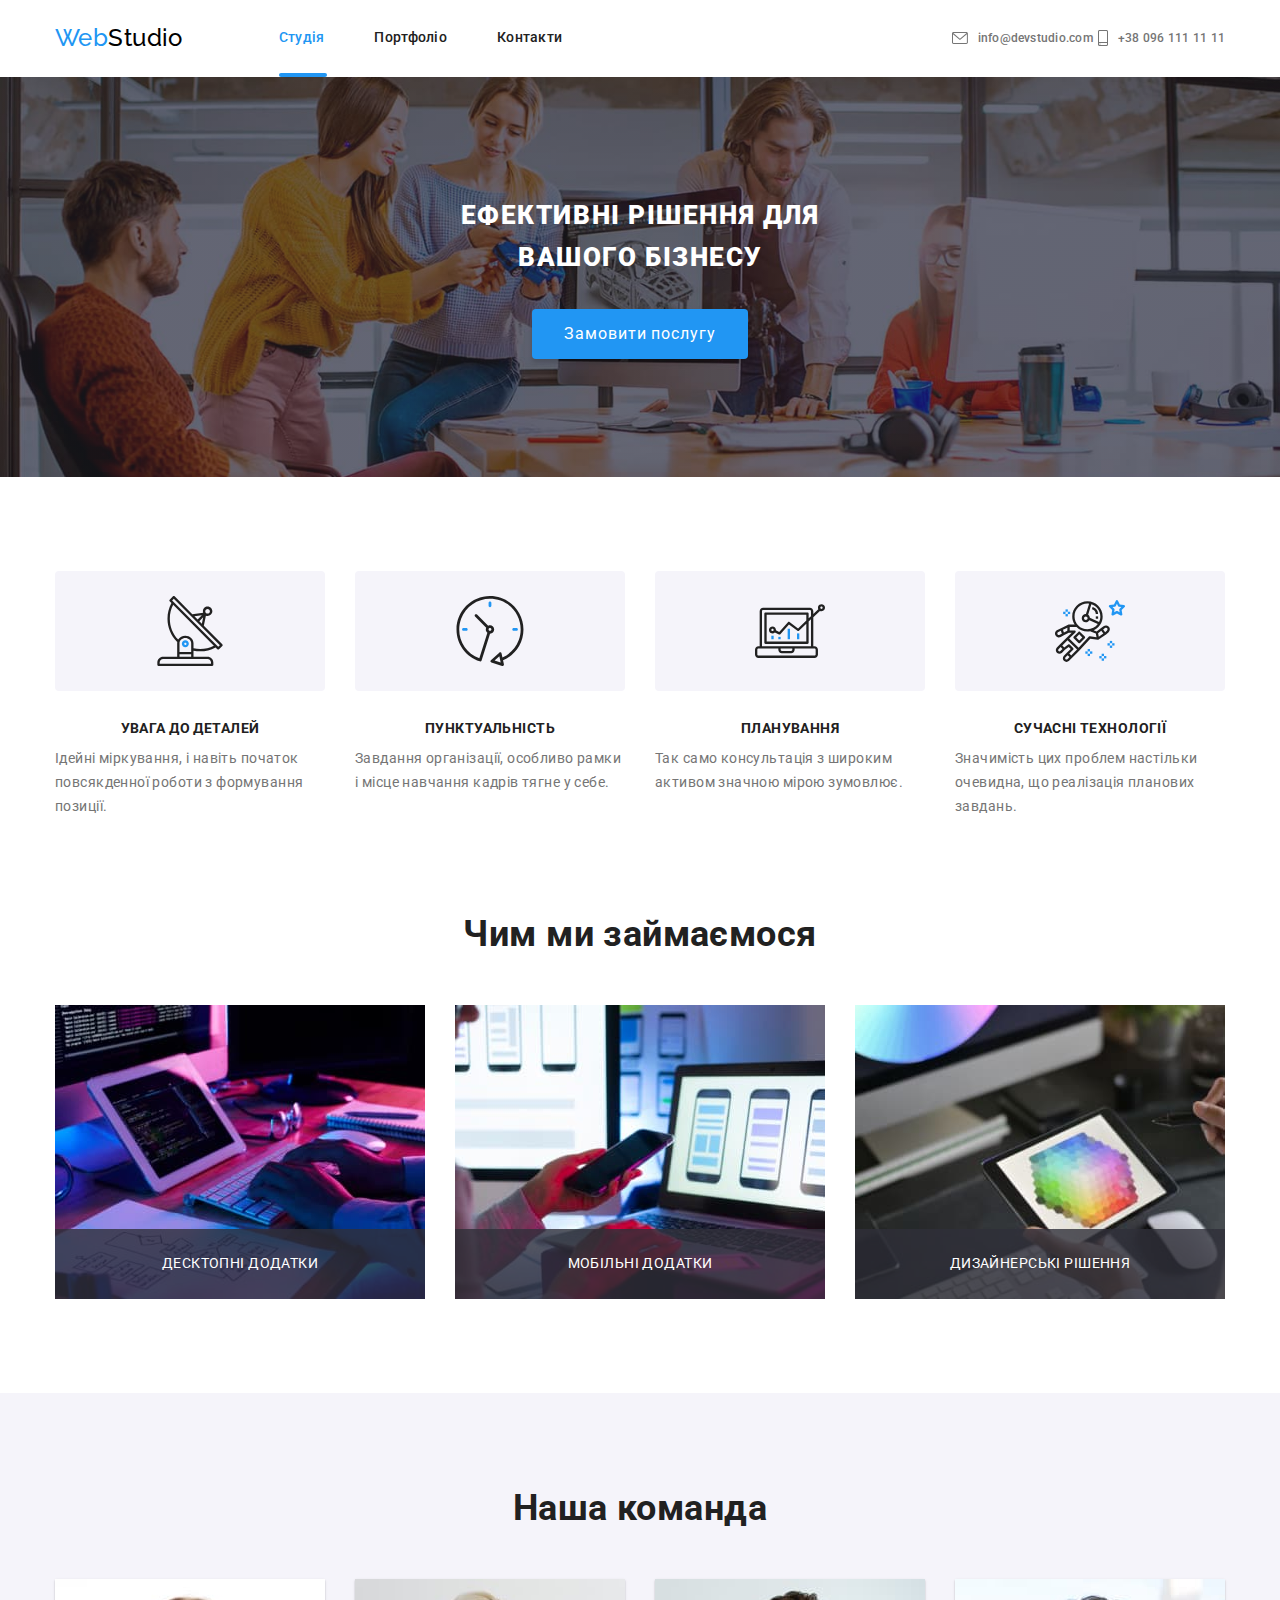
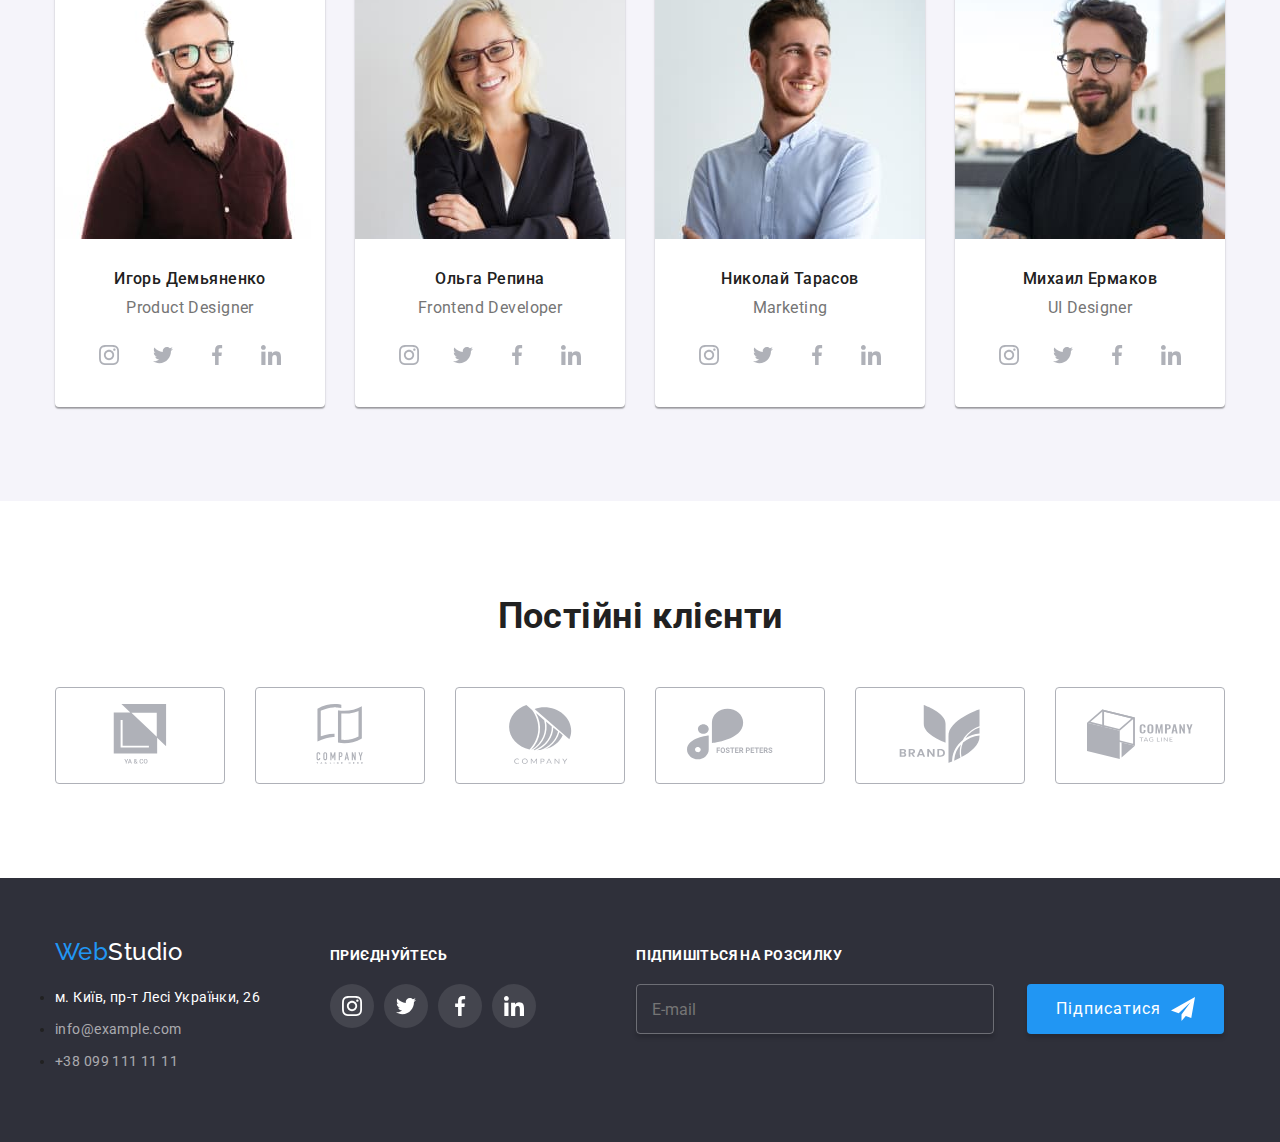
==== index.html @ 646e3491 "HW-08" ====
<!DOCTYPE html>
<html lang="ru">
	<head>
		<meta charset="UTF-8" />
		<meta http-equiv="X-UA-Compatible" content="IE=edge" />
		<meta name="viewport" content="width=device-width, initial-scale=1.0" />
		<title>Document</title>
		<link rel="preconnect" href="https://fonts.googleapis.com" />
		<link rel="preconnect" href="https://fonts.gstatic.com" crossorigin />
		<link
			href="https://fonts.googleapis.com/css2?family=Montserrat:wght@300;700&family=Raleway:wght@700&family=Roboto:wght@400;500;700;900&display=swap"
			rel="stylesheet"
		/>
		<link rel="stylesheet" href="https://cdn.jsdelivr.net/npm/modern-normalize@1.0.0/modern-normalize.min.css" />

		<link rel="stylesheet" href="./css/main.min.css" />
	</head>

	<body>
		<!-- HEADER -->
		<header class="page-header">
			<div class="container">
				<nav class="page-nav">
					<a class="logo link" href="./index.html">Web<sp class="logo-black">Studio</sp> </a>

					<ul class="menu nav list">
						<li class="menu__item">
							<a class="menu__link current link" href="./index.html">Студія</a>
						</li>
						<li class="menu__item">
							<a class="menu__link link" href="./portfolio.html">Портфоліо</a>
						</li>
						<li class="menu__item">
							<a class="menu__link link" href="">Контакти</a>
						</li>
					</ul>
				</nav>

				<button type="button" class="mobile-menu-open" data-menu-open>
					<svg class="mobile-menu-open_icon" width="40" height="40">
						<use href="./images/sprite.svg#icon-burger"></use>
					</svg>
				</button>

				<ul class="menu adress list">
					<li class="menu__item">
						<a class="menu__link contact link" href="mailto:info@devstudio.com">
							<svg class="menu__icon" width="16px" height="12px">
								<use href="./images/sprite.svg#icon-envelope"></use>
							</svg>
							info@devstudio.com</a
						>
					</li>
					<li class="menu__item">
						<a class="menu__link contact link" href="tel:+380961111111">
							<svg class="menu__icon" width="10px" height="16px">
								<use href="./images/sprite.svg#icon-smartphone"></use>
							</svg>
							+38 096 111 11 11</a
						>
					</li>
				</ul>
			</div>

			<div class="mobile-menu" data-menu>
				<div class="container mobile-menu_container">
					<button class="mobile-menu_close-btn" data-menu-close>
						<svg class="mobile-menu_close-icon" width="40" height="40">
							<use href="./images/sprite.svg#icon-close-btn"></use>
						</svg>
					</button>

					<ul class="mobile-menu-nav list">
						<li class="mobile-menu-nav__item">
							<a class="mobile-menu-nav__link current link" href="./index.html">Студія</a>
						</li>
						<li class="mobile-menu-nav__item">
							<a class="mobile-menu-nav__link link" href="./portfolio.html">Портфоліо</a>
						</li>
						<li class="mobile-menu-nav__item">
							<a class="mobile-menu-nav__link link" href="">Контакти</a>
						</li>
					</ul>

					<ul class="mobile-menu-adress list">
						<li class="mobile-menu-adress__item">
							<a class="mobile-menu-adress__link tel link" href="tel:+380961111111">+38 096 111 11 11</a>
						</li>
						<li class="mobile-menu-adress__item">
							<a class="mobile-menu-adress__link link" href="mailto:info@devstudio.com"> info@devstudio.com</a>
						</li>
					</ul>

					<ul class="mobile-menu-social list">
						<li class="mobile-menu-social_item">
							<a class="mobile-menu-social_link link" href="">Instagram</a>
						</li>
						<li class="mobile-menu-social_item">
							<a class="mobile-menu-social_link link" href="">Twitter</a>
						</li>
						<li class="mobile-menu-social_item">
							<a class="mobile-menu-social_link link" href="">Facebook</a>
						</li>
						<li class="mobile-menu-social_item">
							<a class="mobile-menu-social_link link" href="">Linkendin</a>
						</li>
					</ul>
				</div>
			</div>
		</header>

		<main>
			<!------------- H E R O ---------------->
			<section class="hero">
				<div class="container">
					<h1 class="hero__title">Ефективні рішення для вашого бізнесу</h1>

					<button class="hero btn" data-modal-open type="button">Замовити послугу</button>
				</div>
			</section>

			<!------------- FEATURES ---------------->

			<section class="section features">
				<div class="container">
					<h2 class="visually-hidden">Особенности</h2>
					<ul class="features list">
						<li class="features__item">
							<div class="features__link">
								<svg class="features link-icon" width="270px" height="120px">
									<use href="./images/sprite.svg#icon-antenna-1"></use>
								</svg>
							</div>
							<h3 class="features title">УВАГА ДО ДЕТАЛЕЙ</h3>
							<p class="features text">Ідейні міркування, і навіть початок повсякденної роботи з формування позиції.</p>
						</li>
						<li class="features__item">
							<div class="features__link">
								<svg class="features link-icon" width="270px" height="120px">
									<use href="./images/sprite.svg#icon-clock-1"></use>
								</svg>
							</div>
							<h3 class="features title">ПУНКТУАЛЬНІСТЬ</h3>
							<p class="features text">Завдання організації, особливо рамки і місце навчання кадрів тягне у себе.</p>
						</li>
						<li class="features__item">
							<div class="features__link">
								<svg class="features link-icon" width="270px" height="120px">
									<use href="./images/sprite.svg#icon-diagram-1"></use>
								</svg>
							</div>
							<h3 class="features title">ПЛАНУВАННЯ</h3>
							<p class="features text">Так само консультація з широким активом значною мірою зумовлює.</p>
						</li>
						<li class="features__item">
							<div class="features__link">
								<svg class="features link-icon" width="270px" height="120px">
									<use href="./images/sprite.svg#icon-astronaut-1"></use>
								</svg>
							</div>
							<h3 class="features title">СУЧАСНІ ТЕХНОЛОГІЇ</h3>
							<p class="features text">Значимість цих проблем настільки очевидна, що реалізація планових завдань.</p>
						</li>
					</ul>
				</div>
			</section>

			<!------------- ABOUT ---------------->

			<section class="section about">
				<div class="container">
					<h2 class="section-title">Чим ми займаємося</h2>
					<ul class="about list">
						<li class="about__item">
							<div class="about__thumb">
								<img src="./images/staff/box1.jpg" alt="Десктопні додатки" width="370" height="294" />
								<p class="about__overlay">Десктопні додатки</p>
							</div>
						</li>
						<li class="about__item">
							<div class="about__thumb">
								<img src="./images/staff/box2.jpg" alt="Мобільні додатки" width="370" height="294" />
								<p class="about__overlay">Мобільні додатки</p>
							</div>
						</li>
						<li class="about__item">
							<div class="about__thumb">
								<img src="./images/staff/box3.jpg" alt="Дизайнерські рішення" width="370" height="294" />
								<p class="about__overlay">Дизайнерські рішення</p>
							</div>
						</li>
					</ul>
				</div>
			</section>

			<!--------------- TEAM ---------------->

			<section class="section team">
				<div class="container">
					<h2 class="section-title">Наша команда</h2>
					<ul class="team list">
						<li class="team__item">
							<picture>
								<source
									srcset="./images/emploement/empl01-desktop.jpg 1x, ./images/emploement/empl01-desktop@2x.jpg 2x"
									media="(min-width: 1200px)"
								/>
								<source
									srcset="./images/emploement/empl01-tablet.jpg 1x, ./images/emploement/empl01-tablet@2x.jpg 2x"
									media="(min-width: 768px)"
								/>
								<source
									srcset="./images/emploement/empl01-mobile.jpg 1x, ./images/emploement/empl01-mobile@2x.jpg 2x"
									media="(max-width: 767px)"
								/>
								<img src="./images/emploement/empl01-desktop.jpg" alt="фото Игорь Демьяненко" />
							</picture>

							<h3 class="team__man">Игорь Демьяненко</h3>
							<p class="team__title">Product Designer</p>

							<ul class="team__social list">
								<li class="team__social-item">
									<a class="team__social-link link" href="">
										<svg class="team__social-icon">
											<use href="./images/sprite.svg#icon-instagram-2"></use>
										</svg>
									</a>
								</li>
								<li>
									<a class="team__social-link link" href="">
										<svg class="team__social-icon">
											<use href="./images/sprite.svg#icon-twitter-1"></use>
										</svg>
									</a>
								</li>
								<li>
									<a class="team__social-link link" href="">
										<svg class="team__social-icon">
											<use href="./images/sprite.svg#icon-facebook-1"></use>
										</svg>
									</a>
								</li>
								<li>
									<a class="team__social-link link" href="">
										<svg class="team__social-icon">
											<use href="./images/sprite.svg#icon-linkedin-1"></use>
										</svg>
									</a>
								</li>
							</ul>
						</li>

						<li class="team__item">
							<picture>
								<!-- <source
									srcset="./images/emploement/empl02-desktop.webp 1x, ./images/emploement/empl02-desktop@2x.webp 2x"
									media="(min-width: 1200px)"
									type="image/webp"
								/> -->
								<source
									srcset="./images/emploement/empl02-desktop.jpg 1x, ./images/emploement/empl02-desktop@2x.jpg 2x"
									media="(min-width: 1200px)"
								/>
								<!-- <source
									srcset="./images/emploement/empl02-desktop.webp 1x, ./images/emploement/empl02-desktop@2x.webp 2x"
									media="(min-width: 768px)"
									type="image/webp"
								/> -->
								<source
									srcset="./images/emploement/empl02-tablet.jpg 1x, ./images/emploement/empl02-tablet@2x.jpg 2x"
									media="(min-width: 768px)"
								/>
								<!-- <source
									srcset="./images/emploement/empl02-desktop.webp 1x, ./images/emploement/empl02-desktop@2x.webp 2x"
									media="(max-width: 767px)"
									type="image/webp"
								/> -->
								<source
									srcset="./images/emploement/empl02-mobile.jpg 1x, ./images/emploement/empl02-mobile@2x.jpg 2x"
									media="(max-width: 767px)"
								/>

								<img src="./images/emploement/empl02-desktop.jpg" alt="фото Ольга Репина" />
							</picture>

							<h3 class="team__man">Ольга Репина</h3>
							<p class="team__title">Frontend Developer</p>
							<ul class="team__social list">
								<li class="team__social-item">
									<a class="team__social-link link" href="">
										<svg class="team__social-icon">
											<use href="./images/sprite.svg#icon-instagram-2"></use>
										</svg>
									</a>
								</li>
								<li>
									<a class="team__social-link link" href="">
										<svg class="team__social-icon">
											<use href="./images/sprite.svg#icon-twitter-1"></use>
										</svg>
									</a>
								</li>
								<li>
									<a class="team__social-link link" href="">
										<svg class="team__social-icon">
											<use href="./images/sprite.svg#icon-facebook-1"></use>
										</svg>
									</a>
								</li>
								<li>
									<a class="team__social-link link" href="">
										<svg class="team__social-icon">
											<use href="./images/sprite.svg#icon-linkedin-1"></use>
										</svg>
									</a>
								</li>
							</ul>
						</li>
						<li class="team__item">
							<picture>
								<!-- <source
									srcset="./images/emploement/empl03-desktop.webp 1x, ./images/emploement/empl03-desktop@2x.webp 2x"
									media="(min-width: 1200px)"
									type="image/webp"
								/> -->
								<source
									srcset="./images/emploement/empl03-desktop.jpg 1x, ./images/emploement/empl03-desktop@2x.jpg 2x"
									media="(min-width: 1200px)"
								/>
								<!-- <source
									srcset="./images/emploement/empl03-desktop.webp 1x, ./images/emploement/empl03-desktop@2x.webp 2x"
									media="(min-width: 768px)"
									type="image/webp"
								/> -->
								<source
									srcset="./images/emploement/empl03-tablet.jpg 1x, ./images/emploement/empl03-tablet@2x.jpg 2x"
									media="(min-width: 768px)"
								/>
								<!-- <source
									srcset="./images/emploement/empl03-desktop.webp 1x, ./images/emploement/empl03-desktop@2x.webp 2x"
									media="(max-width: 767px)"
									type="image/webp"
								/> -->
								<source
									srcset="./images/emploement/empl03-mobile.jpg 1x, ./images/emploement/empl03-mobile@2x.jpg 2x"
									media="(max-width: 767px)"
								/>
								<img src="./images/emploement/empl03-desktop.jpg" alt="фото Николай Тарасов" />
							</picture>

							<h3 class="team__man">Николай Тарасов</h3>
							<p class="team__title">Marketing</p>
							<ul class="team__social list">
								<li class="team__social-item">
									<a class="team__social-link link" href="">
										<svg class="team__social-icon">
											<use href="./images/sprite.svg#icon-instagram-2"></use>
										</svg>
									</a>
								</li>
								<li>
									<a class="team__social-link link" href="">
										<svg class="team__social-icon">
											<use href="./images/sprite.svg#icon-twitter-1"></use>
										</svg>
									</a>
								</li>
								<li>
									<a class="team__social-link link" href="">
										<svg class="team__social-icon">
											<use href="./images/sprite.svg#icon-facebook-1"></use>
										</svg>
									</a>
								</li>
								<li>
									<a class="team__social-link link" href="">
										<svg class="team__social-icon">
											<use href="./images/sprite.svg#icon-linkedin-1"></use>
										</svg>
									</a>
								</li>
							</ul>
						</li>
						<li class="team__item">
							<picture>
								<!-- <source
									srcset="./images/emploement/empl04-desktop.webp 1x, ./images/emploement/empl04-desktop@2x.webp 2x"
									media="(min-width: 1200px)"
									type="image/webp"
								/> -->
								<source
									srcset="./images/emploement/empl04-desktop.jpg 1x, ./images/emploement/empl04-desktop@2x.jpg 2x"
									media="(min-width: 1200px)"
								/>
								<!-- <source
									srcset="./images/emploement/empl04-desktop.webp 1x, ./images/emploement/empl04-desktop@2x.webp 2x"
									media="(min-width: 768px)"
									type="image/webp"
								/> -->
								<source
									srcset="./images/emploement/empl04-tablet.jpg 1x, ./images/emploement/empl04-tablet@2x.jpg 2x"
									media="(min-width: 768px)"
								/>
								<!-- <source
									srcset="./images/emploement/empl04-desktop.webp 1x, ./images/emploement/empl04-desktop@2x.webp 2x"
									media="(max-width: 767px)"
									type="image/webp"
								/> -->
								<source
									srcset="./images/emploement/empl04-mobile.jpg 1x, ./images/emploement/empl04-mobile@2x.jpg 2x"
									media="(max-width: 767px)"
								/>

								<img src="./images/emploement/empl04.jpg" alt="фото Михаил Ермаков" />

								<!-- width="270" height="260" -->
							</picture>

							<h3 class="team__man">Михаил Ермаков</h3>
							<p class="team__title">UI Designer</p>
							<ul class="team__social list">
								<li class="team__social-item">
									<a class="team__social-link link" href="">
										<svg class="team__social-icon">
											<use href="./images/sprite.svg#icon-instagram-2"></use>
										</svg>
									</a>
								</li>
								<li>
									<a class="team__social-link link" href="">
										<svg class="team__social-icon">
											<use href="./images/sprite.svg#icon-twitter-1"></use>
										</svg>
									</a>
								</li>
								<li>
									<a class="team__social-link link" href="">
										<svg class="team__social-icon">
											<use href="./images/sprite.svg#icon-facebook-1"></use>
										</svg>
									</a>
								</li>
								<li>
									<a class="team__social-link link" href="">
										<svg class="team__social-icon">
											<use href="./images/sprite.svg#icon-linkedin-1"></use>
										</svg>
									</a>
								</li>
							</ul>
						</li>
					</ul>
				</div>
			</section>

			<!------------ Regular clients ----------------->

			<section class="section clients">
				<div class="container">
					<h2 class="section-title">Постійні клієнти</h2>
					<ul class="clients list">
						<li class="clients__item">
							<a class="clients__link" href="">
								<svg class="clients__icon">
									<use href="./images/sprite.svg#icon-group"></use>
								</svg>
							</a>
						</li>
						<li class="clients__item">
							<a class="clients__link" href="">
								<svg class="clients__icon">
									<use href="./images/sprite.svg#icon-group-1"></use>
								</svg>
							</a>
						</li>
						<li class="clients__item">
							<a class="clients__link" href="">
								<svg class="clients__icon">
									<use href="./images/sprite.svg#icon-group-2"></use>
								</svg>
							</a>
						</li>
						<li class="clients__item">
							<a class="clients__link" href="">
								<svg class="clients__icon">
									<use href="./images/sprite.svg#icon-group-3"></use>
								</svg>
							</a>
						</li>
						<li class="clients__item">
							<a class="clients__link" href="">
								<svg class="clients__icon">
									<use href="./images/sprite.svg#icon-group-4"></use>
								</svg>
							</a>
						</li>
						<li class="clients__item">
							<a class="clients__link" href="">
								<svg class="clients__icon">
									<use href="./images/sprite.svg#icon-group6"></use>
								</svg>
							</a>
						</li>
					</ul>
				</div>
			</section>
		</main>

		<!-- <--------------- FOOTER --------------------->
		<footer class="footer">
			<div class="container footer__address-social">
				
				<div class="footer__logo">
					<div class="footer__logo-adress">
					<a class="logo link" href="./index.html">Web<sp class="logo-white">Studio</sp> </a>
					<address>
						<ul class="footer_adress-list">
							<li class="footer__link">
								<a
									class="footer__adress-linkmap link"
									href="https://goo.gl/maps/qfytmngrcNCvskHWA"
									target="_blank"
									rel="noopener noreferer"
									>м. Київ, пр-т Лесі Українки, 26</a
								>
							</li>
						
							<li class="footer__link">
								<a class="adress__link link" href="mailto:info@example.com">info@example.com</a>
							</li>
							<li class="footer__link">
								<a class="adress__link link" href="tel:+380991111111">+38 099 111 11 11</a>
							</li>
						</ul>
						</div>
					</address>

					<div class="social">
						<h3 class="social__title">приєднуйтесь</h3>
						<ul class="social__list list">
							<li class="social__item">
								<a class="social__link link" href="">
									<svg class="social__item-logo">
										<use href="./images/sprite.svg#icon-instagram-2"></use>
									</svg>
								</a>
							</li>
							<li class="social__item">
								<a class="social__link link" href="">
									<svg class="social__item-logo">
										<use href="./images/sprite.svg#icon-twitter-1"></use>
									</svg>
								</a>
							</li>
							<li class="social__item">
								<a class="social__link link" href="">
									<svg class="social__item-logo">
										<use href="./images/sprite.svg#icon-facebook-1"></use>
									</svg>
								</a>
							</li>
							<li class="social__item">
								<a class="social__link link" href="">
									<svg class="social__item-logo">
										<use href="./images/sprite.svg#icon-linkedin-1"></use>
									</svg>
								</a>
							</li>
						</ul>
					</div>
				</div>
				<!-- </div> -->

				<!-- ==========FOOTER-SUBSCRIBE======================= -->

				<div class="subscribe">
					<form action="#" class="subscribe__form">
						<h2 class="subscribe__title">Підпишіться на розсилку</h2>
						<div class="subscribe__form-fields">
							<label class="subscribe__input-field">
								<input type="email" class="subscribe__form-input" placeholder="E-mail" name="email" />
							</label>
							<button class="subscribe btn" type="submit">
								Підписатися
								<svg class="link-svg" width="24" height="24">
									<use href="images/sprite.svg#icon-submint"></use>
								</svg>
							</button>
						</div>
					</form>
				</div>
			</div>
		</footer>

		<!------------------------BACKDROP ---------------------->

		<!-- <div class="backdrop is-hidden" data-modal>
			<div class="modal">
				<button type="button" data-modal-close class="close-modal-btn">
					<svg class="modal-close-btn-icon" width="18" height="18">
						<use href="./images/sprite.svg#icon-close-btn"></use>
					</svg>
				</button>
				<p class="modal-title">Залиште свої дані, ми вам передзвонимо</p>
				<form action="#" class="modal-form">
					<label class="modal-form-filed">
						<span class="modal-form-input-desc">Ім'я</span>
						<span class="modal-form-input-wrapper">
							<input
								type="text"
								name="user-name"
								class="modal-form-input"
								required
								minlength="2"
								pattern="^[a-zA-Zа-яА-ЯіІїЇ]+$"
							/>
							<svg class="user-name-icon" width="18px" height="18px">
								<use href="./images/sprite.svg#icon-person"></use>
							</svg>
						</span>
					</label> -->

		<!-- <label class="modal-form-filed">
						<span class="modal-form-input-desc">Телефон</span>
						<span class="modal-form-input-wrapper">
							<input
								type="tel"
								name="user-telefon"
								class="modal-form-input"
								pattern="[0-9]{3}-[0-9]{3}-[0-9]{2}-[0-9]{2}"
								title="xxx-xxx-xx-xx"
								required
							/>
							<svg class="user-name-icon" width="18px" height="18px">
								<use href="./images/sprite.svg#icon-phone"></use>
							</svg>
						</span>
					</label>

					<label class="modal-form-filed">
						<span class="modal-form-input-desc">Пошта</span>
						<span class="modal-form-input-wrapper">
							<input
								type="email"
								name="user-email"
								class="modal-form-input"
								minlength="2"
								pattern=".+@.+"
								title="XXXX@XXXX"
								required
							/>
							<svg class="user-name-icon" width="18px" height="18px">
								<use href="./images/sprite.svg#icon-email"></use>
							</svg>
						</span>
					</label>

					<label class="modal-form-filed user-policy-field">
						<span class="modal-form-input-desc">Коментар</span>
						<textarea name="user-massage" class="modal-form-massage" placeholder="Введіть текст"></textarea>
					</label>

					<input id="user-policy" type="checkbox" name="user_policy" class="modal-form-chek visually-hidden" />
					<label for="user-policy" class="modal-form-chek-desc"
						>Погоджуюся з розсилкою та приймаю&nbsp;<span
							><a class="modal-form-chek-desc-link" href="">Умови договору</a></span
						>
					</label>
					<button class="modal-form-submit">Відправити</button>
				</form>
			</div>
		</div>		 -->

		<script src="./js/modal.js"></script>
		<script src="./js/mobile-menu.js"></script>
	</body>
</html>
---- css/main.min.css ----
:root{--primery-text-color: #212121;--secondary-text-color: #757575;--third-text-color: #ffffff;--accent-color: #2196f3;--primery-backgraund-color: #ffffff;--secondary-backgraund-color: #2f303a;--third-backgraund-color: #f5f4fa;--fours-text-color: #afb1b8;--icon-bg-color: rgba(255, 255, 255, 0.1);--overlay-color: rgba(33, 150, 243, 0.9);--second-overlay-color: rgba(47, 48, 58, 0.8);--transithion-duration-function: 250ms cubic-bezier(0.4, 0, 0.2, 1)}.portfolio-filtr,.modal-form-chek-desc,.close-modal-btn,.subscribe__form .subscribe.btn,.social__link,.social__list{display:flex;align-items:center;justify-content:center}h1,h2,h3,h4,p{margin-top:0;margin-bottom:0}ul,ol{margin-top:0;margin-bottom:0;padding-left:0}img{display:block}button{cursor:pointer;border:none}.list{list-style:none}.link{text-decoration:none}body{font-family:"Roboto",sans-serif;font-size:14px;letter-spacing:.03em;color:var(--primery-text-color);background-color:var(--primery-backgraund-color)}.container{padding-left:15px;padding-right:15px;margin-left:auto;margin-right:auto}@media screen and (min-width: 480px){.container{width:480px}}@media screen and (min-width: 768px){.container{width:768px}}@media screen and (min-width: 1200px){.container{width:1200px}}@media screen and (max-width: 1199px){.section{padding-top:60px;padding-bottom:60px}}@media screen and (min-width: 1200px){.section{padding-top:94px;padding-bottom:94px}}.section-title{margin-bottom:50px;font-size:36px;line-height:1.17;text-align:center}.logo-black{color:#000}.logo-white{color:var(--third-text-color)}@media screen and (max-width: 767px){.logo{font-weight:700;font-family:"Raleway";font-size:24px;line-height:1.17;color:var(--accent-color)}}@media screen and (min-width: 768px){.logo{font-weight:500;margin-right:87px;font-family:"Raleway";font-size:24px;line-height:1.17;color:var(--accent-color)}}@media screen and (min-width: 1200px){.logo{margin-right:96px}}@media screen and (max-width: 767px){.menu{display:none}.mobile-menu-open{background-color:rgba(0,0,0,0);border:none;padding:0;line-height:0}}.page-header{position:relative;padding-top:16px;padding-bottom:16px}.page-header .container{display:flex;justify-content:space-between;margin-left:auto;margin-right:auto}@media screen and (min-width: 768px){.mobile-menu{display:none}.mobile-menu-open{display:none}.page-nav{display:flex}.menu{display:flex;align-items:center}.menu__link{display:flex;align-items:center;margin-left:auto;font-weight:500;line-height:1.14;letter-spacing:.02em;color:var(--primery-text-color);transition:color var(--transithion-duration-function)}.menu__link.contact{color:var(--secondary-text-color);font-size:12px;line-height:1.17}.menu__link:hover,.menu__link:focus{color:var(--accent-color)}.menu__icon{margin-right:10px;fill:currentColor}.menu.adress{flex-wrap:wrap;justify-content:flex-start;gap:5px}.menu.nav{margin-right:96px}.menu.nav .menu__item:not(:last-child){margin-right:50px}.menu__item .current{color:var(--accent-color)}.menu__item .current::after{position:absolute;bottom:0;display:block;cursor:auto;content:"";width:48px;height:4px;background-color:currentColor;border-radius:2px}.border{border-top:1px solid #ececec}}@media screen and (min-width: 1200px){.page-header{padding-top:24px;padding-bottom:25px}.menu__link .contact:not(:last-child){margin-right:30px}}@media screen and (max-width: 767px){.mobile-menu{position:fixed;width:100%;height:100%;top:0;left:0;z-index:1000;background-color:var(--primery-backgraund-color);opacity:0;visibility:hidden;pointer-events:none;transition:var(--transithion-duration-function)}.mobile-menu.is-open{opacity:1;visibility:visible;pointer-events:auto}.mobile-menu_container{position:relative;padding-left:25px;padding-top:48px;padding-bottom:48px}.mobile-menu_close-btn{position:absolute;top:10px;right:15px;background-color:rgba(0,0,0,0);border:0;padding:0;line-height:0}.mobile-menu_close-btn:active{fill:var(--accent-color)}.container.mobile-menu_container{display:block}.mobile-menu-nav{display:flex;flex-direction:column;gap:32px;margin-bottom:302px}.mobile-menu-nav__link{font-weight:500;font-size:40px;line-height:1.175;letter-spacing:.02em;color:var(--primery-text-color)}.mobile-menu-nav__item .current{color:var(--accent-color)}.mobile-menu-adress{display:flex;flex-direction:column;gap:32px;margin-bottom:64px}.mobile-menu-adress__link{font-weight:500;font-size:34px;line-height:1.18;letter-spacing:.02em;color:var(--secondary-text-color)}.mobile-menu-adress__link.tel{color:var(--accent-color)}.mobile-menu-social{display:flex;gap:20px}.mobile-menu-social_link{font-weight:500;font-size:18px;line-height:1.22;letter-spacing:.02em;color:var(--accent-color)}.mobile-menu-social_item:not(:last-child)::after{content:"";width:22px;height:0px;border:1px solid rgba(33,33,33,.2);transform:rotate(90deg);margin-left:10px}}.footer{background-color:var(--secondary-backgraund-color)}.footer .logo{display:block;margin-right:0px;margin-bottom:20px}.footer__address-social{text-align:center}.footer__adress-linkmap{font-style:normal;line-height:1.71;color:var(--third-text-color)}.footer__link{margin-bottom:8px;font-weight:400;font-size:14px;line-height:1.71;letter-spacing:.03em}.adress__link{font-style:normal;line-height:1.71;color:rgba(255,255,255,.6);transition:color var(--transithion-duration-function)}.adress__link:not(:last-child){display:block;margin-bottom:9px}.adress__link:hover,.adress__link.adress__link:focus{color:var(--accent-color)}@media screen and (max-width: 767px){.footer{padding-top:60px;padding-bottom:60px}.footer__address-social{display:flex;flex-direction:column;gap:60px}.footer_adress-list{margin-bottom:60px}}@media screen and (min-width: 768px){.footer{padding-top:60px;padding-bottom:60px}.footer__address-social{display:flex;flex-direction:column;gap:60px}.footer__address-social .footer__logo{display:flex;justify-content:space-evenly;align-items:baseline}}@media screen and (min-width: 1200px){.footer__address-social{display:flex;flex-wrap:nowrap;flex-direction:row;text-align:left;margin-left:auto;margin-right:auto}.footer__address-social .footer__logo{display:flex;gap:70px}}@media screen and (min-width: 1200px){.footer__address-social{display:flex;align-items:baseline;justify-content:space-between}}.social__title{margin-bottom:20px;font-size:14px;line-height:1.14;text-transform:uppercase;font-style:normal;color:var(--third-text-color)}.social__list{gap:10px}.social__link{width:44px;height:44px;border-radius:50%;flex-wrap:wrap;fill:var(--third-text-color);transition:background-color var(--transithion-duration-function)}.social__link:hover,.social__link:focus{background:var(--accent-color)}.social__item{display:flex;flex-wrap:wrap;width:44px;height:44px;border-radius:50%;background:var(--icon-bg-color)}.social__item-logo{width:20px;height:20px}.subscribe__title{font-weight:700;font-size:14px;line-height:1.14;text-transform:uppercase;margin-bottom:20px;color:#fff}.subscribe__input-field{margin-right:12px}.subscribe__form-input{width:100%;height:50px;padding:16px 15px;font-size:16px;line-height:1.2;background-color:var(--background);background:rgba(0,0,0,0);color:var(--third-text-color);outline:none;cursor:pointer;border:1px solid rgba(255,255,255,.3);box-shadow:0px 4px 4px rgba(0,0,0,.15);border-radius:4px;transition:border 250ms cubic-bezier(0.4, 0, 0.2, 1)}.subscribe .btn{font-size:16px;line-height:1.88;letter-spacing:.06em;padding-top:10px;padding-bottom:10px;padding-right:62px;padding-left:28px;background:var(--accent-color);border-radius:4px;color:var(--third-text-color);box-shadow:0px 4px 4px rgba(0,0,0,.15);transition:background-color var(--transithion-duration-function)}.subscribe .btn:active{background-color:#188ce8}.subscribe__form.form-input:focus{outline:none;border:1px solid var(--accent-color)}.subscribe__form.form-input::placeholder{color:rgba(255,255,255,.6)}.subscribe__form .subscribe.btn{padding:10px 29px;gap:10px}.link-svg{fill:var(--third-text-color)}@media screen and (max-width: 767px){.subscribe__form-fields{display:flex;flex-direction:column;gap:20px;border:none;padding:0}.subscribe .btn{font-size:16px;line-height:1.88;letter-spacing:.06em;padding-top:10px;padding-bottom:10px;padding-right:31px;padding-left:13px;background:var(--accent-color);border-radius:4px;color:var(--third-text-color);box-shadow:0px 4px 4px rgba(0,0,0,.15);transition:background-color var(--transithion-duration-function);margin-left:125px;margin-right:125px}.subscribe .btn:active{background-color:#188ce8}}@media screen and (min-width: 768px){.subscribe__form{margin-left:166px;margin-right:152px}.subscribe__form-fields{display:flex;flex-direction:column;gap:20px;border:none;padding:0}.subscribe .btn{font-size:16px;line-height:1.88;letter-spacing:.06em;padding-top:10px;padding-bottom:10px;padding-right:31px;padding-left:13px;background:var(--accent-color);border-radius:4px;color:var(--third-text-color);box-shadow:0px 4px 4px rgba(0,0,0,.15);transition:background-color var(--transithion-duration-function);margin-left:110px;margin-right:110px}.subscribe .btn:active{background-color:#188ce8}}@media screen and (min-width: 1200px){.subscribe__form-input{width:358px}.subscribe__form{margin-left:auto;margin-right:auto}.subscribe__form-fields{display:flex;flex-direction:row;border:none;padding:0}.subscribe .btn{font-size:16px;line-height:1.88;letter-spacing:.06em;padding-top:10px;padding-bottom:10px;padding-right:31px;padding-left:13px;background:var(--accent-color);border-radius:4px;color:var(--third-text-color);box-shadow:0px 4px 4px rgba(0,0,0,.15);transition:background-color var(--transithion-duration-function);margin-left:1px;margin-right:1px}.subscribe .btn:active{background-color:#188ce8}}.overlay{position:absolute;top:0;left:0;padding-top:63px;padding-bottom:63px;padding-left:24px;padding-right:24px;width:100%;height:100%;overflow:auto;transform:translate(0, 100%);transition:transform var(--transithion-duration-function);background-color:var(--overlay-color);color:#fff;font-size:18px;line-height:1.56}.visually-hidden{position:absolute;width:1px;height:1px;margin:-1px;border:0;padding:0;white-space:nowrap;clip-path:inset(100%);clip:rect(0 0 0 0);overflow:hidden}.backdrop.is-hidden{opacity:0;visibility:hidden;pointer-events:none}.backdrop{position:fixed;z-index:100;top:0;left:0;width:100%;height:100%;background-color:rgba(0,0,0,.2);transition:opacity var(--transithion-duration-function),visability var(--transithion-duration-function)}.modal{position:absolute;top:50%;left:50%;transform:translate(-50%, -50%);width:528px;background-color:var(--primery-backgraund-color);padding:40px}.close-modal-btn{position:absolute;top:8px;right:8px;width:30px;height:30px;border-radius:50%;background-color:rgba(0,0,0,0);border:1px solid rgba(0,0,0,.1);padding:0;transition:border-color var(--tra)}.close-modal-btn:hover,.close-modal-btn:focus{border-color:var(--accent-color)}.close-modal-btn:hover .modal-close-btn-icon,.close-modal-btn:focus .modal-close-btn-icon{fill:var(--accent-color)}.modal-title{margin-bottom:12px;font-size:20px;line-height:1.15;letter-spacing:.03em;text-align:center}.modal-form{display:flex;flex-direction:column}.modal-form-filed{margin-bottom:10px}.modal-form-filed.user-policy-field{margin-bottom:20px}.modal-form-input-desc{display:block;font-size:12px;line-height:1.17;letter-spacing:.01em;color:var(--secondary-text-color);margin-bottom:4px}.modal-form-input-wrapper{display:block;position:relative}.modal-form-input{width:100%;height:40px;border:1px solid rgba(33,33,33,.2);border-radius:4px;padding-left:42px;color:#000;transition:border-color var(--transithion-duration-function)}.modal-form-input:focus{outline:none;border:1px solid var(--accent-color)}.user-name-icon{position:absolute;top:50%;left:12px;transform:translateY(-50%);transition:fill var(--transithion-duration-function)}.modal-form-input:focus+.user-name-icon{fill:var(--accent-color)}.modal-form-massage{display:block;resize:none;width:100%;height:120px;padding:12px 16px;border:1px solid rgba(33,33,33,.2);border-radius:4px;transition:border-color var(--transithion-duration-function)}.modal-form-massage:focus{outline:none;border-color:var(--accent-color)}.modal-form-massage::placeholder{color:rgba(117,117,117,.5)}.modal-form-chek-desc{margin-bottom:30px;font-style:normal;font-weight:400;line-height:1.71;color:var(--secondary-text-color)}.modal-form-chek-desc::before{content:"";display:block;width:16px;height:15px;margin-right:8px;cursor:pointer;border:2px solid var(--primery-text-color);border-radius:2px}.modal-form-chek:checked+.modal-form-chek-desc::before{border:none;border:2px solid var(--accent-color);background-color:var(--accent-color);background-image:url(../images/checkicon.svg);background-size:cover}.modal-form-chek:focus+.modal-form-chek-desc::before{border:none;border:2px solid var(--accent-color);background-color:var(--accent-color);background-image:url(../images/checkicon.svg);background-size:cover}.modal-form-chek-desc-link{color:var(--accent-color)}.modal-form-submit{align-self:center;font-size:16px;line-height:1.88;letter-spacing:.06em;padding-top:10px;padding-bottom:10px;padding-right:52px;padding-left:52px;background:var(--accent-color);border-radius:4px;color:var(--third-text-color);box-shadow:0px 4px 4px rgba(0,0,0,.15);transition:background-color var(--transithion-duration-function)}.modal-form-submit:active{background-color:#188ce8;box-shadow:0px 4px 4px rgba(0,0,0,.15);border-radius:4px}.hero{margin-left:auto;margin-right:auto;padding-top:118px;padding-bottom:118px;text-align:center;background-size:cover;background-repeat:no-repeat;background-position:center;max-width:1600px;background-color:var(--secondary-backgraund-color)}.hero__title{margin-left:auto;margin-right:auto;width:360px;font-weight:900;font-size:26px;line-height:1.615;letter-spacing:.06em;text-transform:uppercase;color:var(--third-text-color)}.hero.btn{margin-top:30px;font-size:16px;line-height:1.88;letter-spacing:.06em;padding-top:10px;padding-bottom:10px;padding-right:32px;padding-left:32px;background:var(--accent-color);border-radius:4px;color:var(--third-text-color);box-shadow:0px 4px 4px rgba(0,0,0,.15);transition:background-color var(--transithion-duration-function)}.hero.btn:active{background-color:#188ce8;box-shadow:0px 4px 4px rgba(0,0,0,.15);border-radius:4px}@media screen and (max-width: 767px){.hero{background-image:linear-gradient(to right, rgba(47, 48, 58, 0.4), rgba(47, 48, 58, 0.4)),url("../../images/hero/hero-mobile.jpg")}}@media screen and (max-width: 767px)and (min-device-pixel-ratio: 2)and (max-width: 767px),screen and (max-width: 767px)and (min-resolution: 192dpi)and (max-width: 767px),screen and (max-width: 767px)and (min-resolution: 2dppx)and (max-width: 767px){.hero{background-image:linear-gradient(to right, rgba(47, 48, 58, 0.4), rgba(47, 48, 58, 0.4)),url("../../images/hero/hero-mobile@2x.jpg")}}@media screen and (min-width: 768px){.hero{background-image:linear-gradient(to right, rgba(47, 48, 58, 0.4), rgba(47, 48, 58, 0.4)),url("../../images/hero/hero-tablet.jpg")}}@media screen and (min-width: 768px)and (min-device-pixel-ratio: 2)and (min-width: 768px),screen and (min-width: 768px)and (min-resolution: 192dpi)and (min-width: 768px),screen and (min-width: 768px)and (min-resolution: 2dppx)and (min-width: 768px){.hero{background-image:linear-gradient(to right, rgba(47, 48, 58, 0.4), rgba(47, 48, 58, 0.4)),url("../../images/hero/hero-tablet@2x.jpg")}}@media screen and (min-width: 1200px){.hero{background-image:linear-gradient(to right, rgba(47, 48, 58, 0.4), rgba(47, 48, 58, 0.4)),url("../../images/hero/hero-desktop.jpg")}}@media screen and (min-width: 1200px)and (min-device-pixel-ratio: 2)and (min-width: 1200px),screen and (min-width: 1200px)and (min-resolution: 192dpi)and (min-width: 1200px),screen and (min-width: 1200px)and (min-resolution: 2dppx)and (min-width: 1200px){.hero{background-image:linear-gradient(to right, rgba(47, 48, 58, 0.4), rgba(47, 48, 58, 0.4)),url("../../images/hero/hero-desktop@2x.jpg")}}@media screen and (max-width: 767px){.features__item{margin-bottom:30px}.features__link{display:flex;align-items:center;justify-content:center;flex-wrap:wrap;height:120px;background:var(--third-backgraund-color);border-radius:4px;margin-bottom:30px}.features.title{margin-bottom:10px;font-size:14px;line-height:1.14;text-align:center;text-transform:uppercase}.features.text{line-height:1.71;font-style:normal;color:var(--secondary-text-color)}.features.link-icon{display:flex;flex-wrap:wrap;width:70px;height:70px}}@media screen and (min-width: 768px){.features{display:flex;flex-wrap:wrap;gap:30px}.features__item{flex-basis:calc((100% - 30px)/2)}.features__link{display:flex;align-items:center;justify-content:center;flex-wrap:wrap;height:120px;background:var(--third-backgraund-color);border-radius:4px;margin-bottom:30px}.features.title{margin-bottom:10px;font-size:14px;line-height:1.14;justify-content:center;text-transform:uppercase}.features.text{line-height:1.71;font-style:normal;color:var(--secondary-text-color)}.features.link-icon{display:flex;flex-wrap:wrap;width:70px;height:70px}}@media screen and (min-width: 1200px){.features{display:flex;flex-wrap:nowrap;gap:30px}.features__item{flex-basis:calc((100% - 90px)/4)}}@media screen and (max-width: 1199px){.about{display:none}}@media screen and (min-width: 1200px){.about{padding-top:0px;display:flex;gap:30px}.about__item{flex-basis:calc((100% - 60px)/3)}.about__thumb{position:relative}.about__overlay{position:absolute;bottom:0;left:0;padding-top:27px;padding-bottom:27px;width:100%;height:23.8095238095%;line-height:1.14;text-align:center;text-transform:uppercase;color:var(--primery-backgraund-color);background-color:var(--second-overlay-color)}}@media screen and (max-width: 767px){.team{background-color:var(--third-backgraund-color)}.team.list{text-align:center}.team__item{background-color:var(--primery-backgraund-color);box-shadow:0px 1px 3px rgba(0,0,0,.12),0px 1px 1px rgba(0,0,0,.14),0px 2px 1px rgba(0,0,0,.2);border-radius:0px 0px 4px 4px}.team__item:not(:last-child){margin-bottom:30px}.team__man{padding-top:30px;font-weight:500;font-size:16px;line-height:1.19;text-align:center}.team__title{margin-top:10px;margin-bottom:16px;font-size:16px;line-height:1.19;text-align:center;color:var(--secondary-text-color)}.team__social{display:flex;gap:10px;justify-content:center;margin:0px;padding-bottom:30px}.team__social-link{display:flex;align-items:center;justify-content:center;width:44px;height:44px;border-radius:50%;fill:var(--fours-text-color);transition:fill var(--transithion-duration-function),background-color var(--transithion-duration-function)}.team__social-link:hover,.team__social-link:focus{fill:var(--primery-backgraund-color);background-color:var(--accent-color)}.team__social-icon{width:20px;height:20px}}@media screen and (min-width: 768px){.team{background-color:var(--third-backgraund-color)}.team.list{display:flex;flex-wrap:wrap;gap:30px}.team__item{background-color:var(--primery-backgraund-color);flex-basis:calc((100% - 30px)/2);box-shadow:0px 1px 3px rgba(0,0,0,.12),0px 1px 1px rgba(0,0,0,.14),0px 2px 1px rgba(0,0,0,.2);border-radius:0px 0px 4px 4px}.team__man{padding-top:30px;font-weight:500;font-size:16px;line-height:1.19;text-align:center}.team__title{margin-top:10px;margin-bottom:16px;font-size:16px;line-height:1.19;text-align:center;color:var(--secondary-text-color)}.team__social{display:flex;gap:10px;justify-content:center;margin:0px;padding-bottom:30px}.team__social-link{display:flex;align-items:center;justify-content:center;width:44px;height:44px;border-radius:50%;fill:var(--fours-text-color);transition:fill var(--transithion-duration-function),background-color var(--transithion-duration-function)}.team__social-link:hover,.team__social-link:focus{fill:var(--primery-backgraund-color);background-color:var(--accent-color)}.team__social-icon{width:20px;height:20px}}@media screen and (min-width: 1200px){.team__item{flex-basis:calc((100% - 90px)/4)}}@media screen and (max-width: 767px){.clients{display:flex;flex-wrap:wrap;gap:30px;justify-content:center}.clients__item{flex-basis:calc((100% - 30px)/2);padding-top:16px;padding-bottom:16px;text-align:center;border-radius:4px;border:1px solid var(--fours-text-color)}.clients__link{margin-left:auto;margin-right:auto;width:170px;height:92px;fill:var(--fours-text-color);transition:fill var(--transithion-duration-function),border var(--transithion-duration-function)}.clients__link:hover,.clients__link:focus{fill:var(--accent-color);border:1px solid var(--accent-color)}.clients__icon{width:106px;height:60px}}@media screen and (min-width: 768px){.clients{display:flex;flex-wrap:wrap;gap:30px;justify-content:center}.clients__item{flex-basis:calc((100% - 60px)/3);padding-top:16px;padding-bottom:16px;text-align:center;border-radius:4px;border:1px solid var(--fours-text-color)}.clients__link{margin-left:auto;margin-right:auto;width:170px;height:92px;fill:var(--fours-text-color);transition:fill var(--transithion-duration-function),border var(--transithion-duration-function)}.clients__link:hover,.clients__link:focus{fill:var(--accent-color);border:1px solid var(--accent-color)}.clients__icon{width:106px;height:60px}}@media screen and (min-width: 1200px){.clients__item{flex-basis:calc((100% - 150px)/6)}}.portfolio-filtr{margin-bottom:50px;outline:#757575}.portfolio-filtr__item:not(:last-child){margin-right:8px}.portfolio.btn{font-family:"Roboto";font-style:normal;font-weight:500;font-size:16px;line-height:1.62;text-align:center;letter-spacing:.03em;transition:background var(--transithion-duration-function),color var(--transithion-duration-function),box-shadow var(--transithion-duration-function);padding-top:6px;padding-bottom:6px;padding-right:22px;padding-left:22px;background:var(--third-backgraund-color);border-radius:4px}.portfolio.btn.current{color:var(--third-text-color);background:var(--accent-color)}.portfolio.btn:hover,.portfolio.btn:focus{background:var(--accent-color);color:var(--third-text-color);box-shadow:0px 3px 1px rgba(0,0,0,.1),0px 1px 2px rgba(0,0,0,.08),0px 2px 2px rgba(0,0,0,.12);border-radius:4px}.portfolio-list__items{border:1px solid #ececec}.portfolio-list__link{display:block;background-color:var(--primery-backgraund-color);transition:box-shadow var(--transithion-duration-function)}.portfolio-list__link:hover,.portfolio-list__link:focus{box-shadow:0px 1px 1px rgba(0,0,0,.12),0px 4px 4px rgba(0,0,0,.06),1px 4px 6px rgba(0,0,0,.16)}.portfolio-list__link:hover .overlay,.portfolio-list__link:focus .overlay{transform:translate(0, 0)}.portfolio-list__thumb{position:relative;overflow:hidden}.portfolio-list__name{padding-top:20px;padding-left:24px;margin-bottom:2px;font-size:18px;line-height:2;letter-spacing:.06em;color:var(--primery-text-color)}.portfolio-list__namefiltr{padding-bottom:20px;padding-left:24px;font-size:16px;line-height:1.88;color:var(--secondary-text-color)}@media screen and (max-width: 767px){.portfolio-filtr{flex-wrap:wrap;justify-content:start;row-gap:15px}}/*# sourceMappingURL=main.min.css.map */
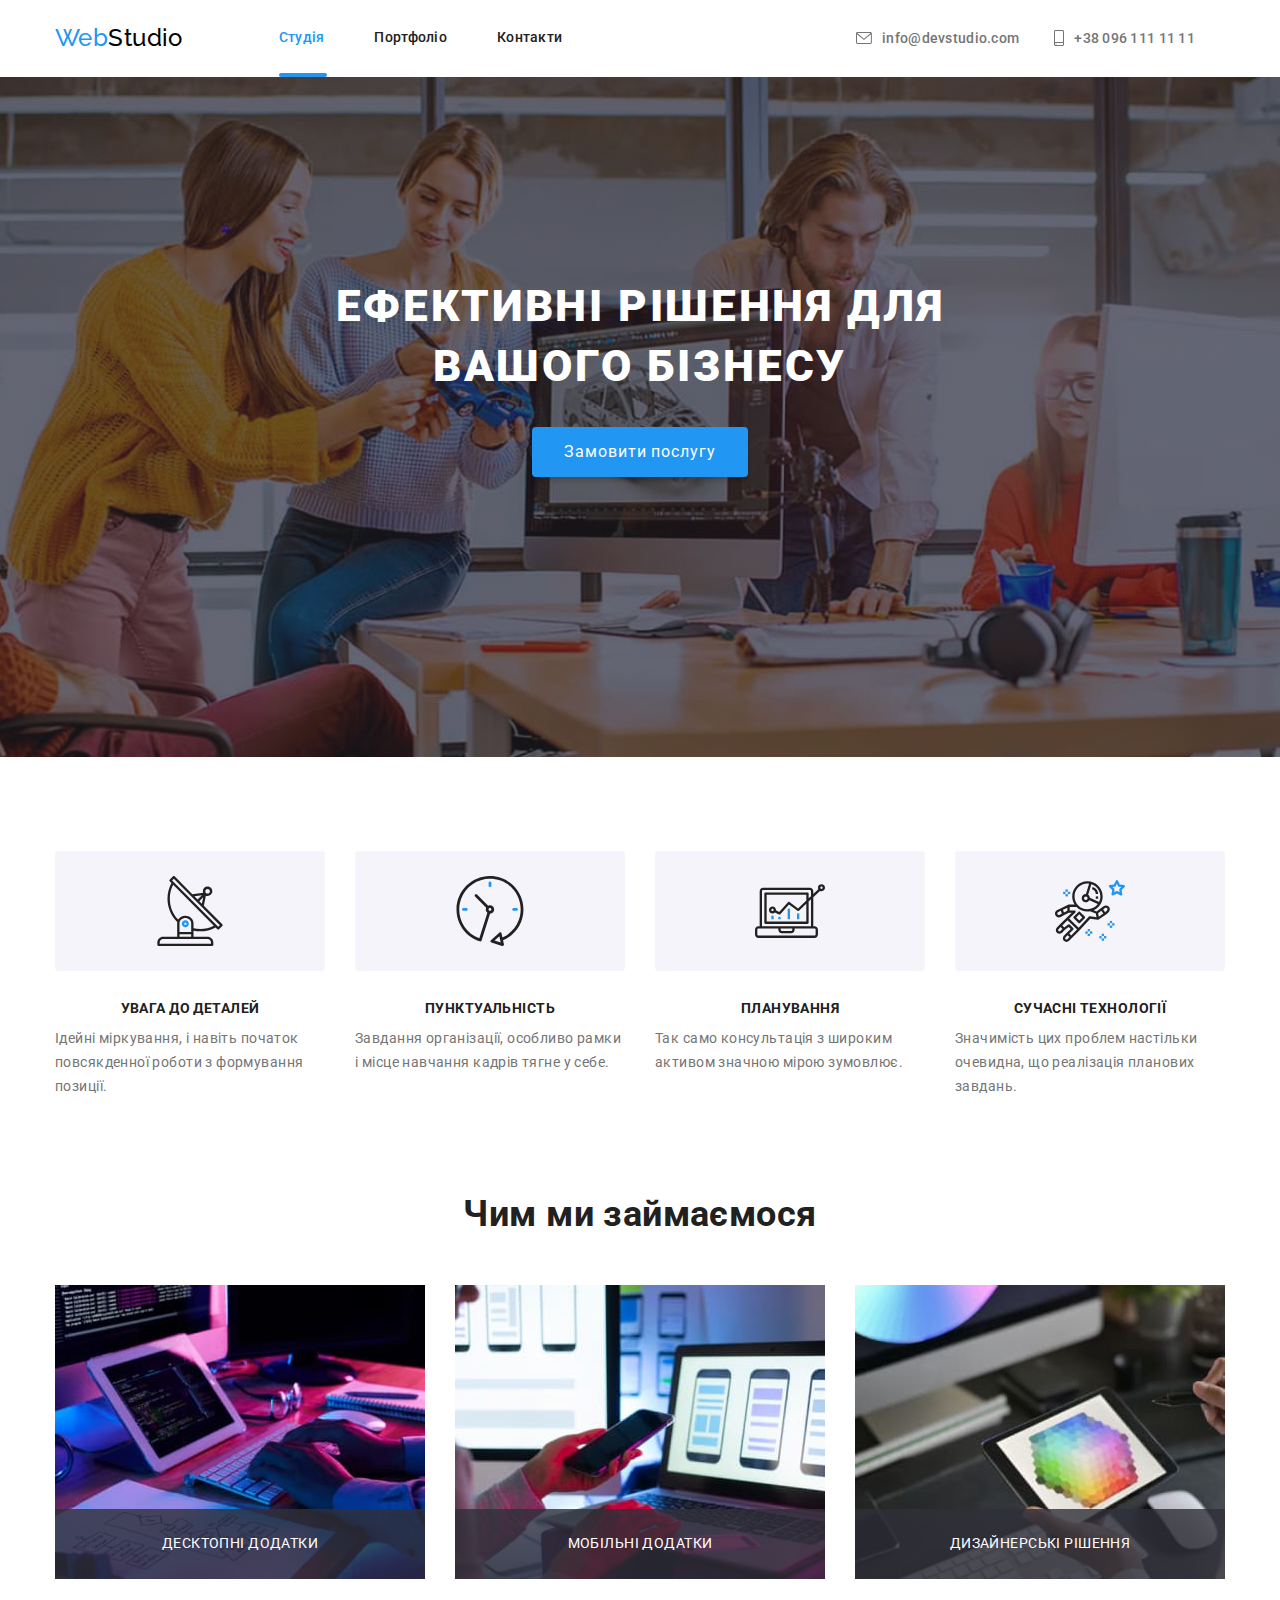
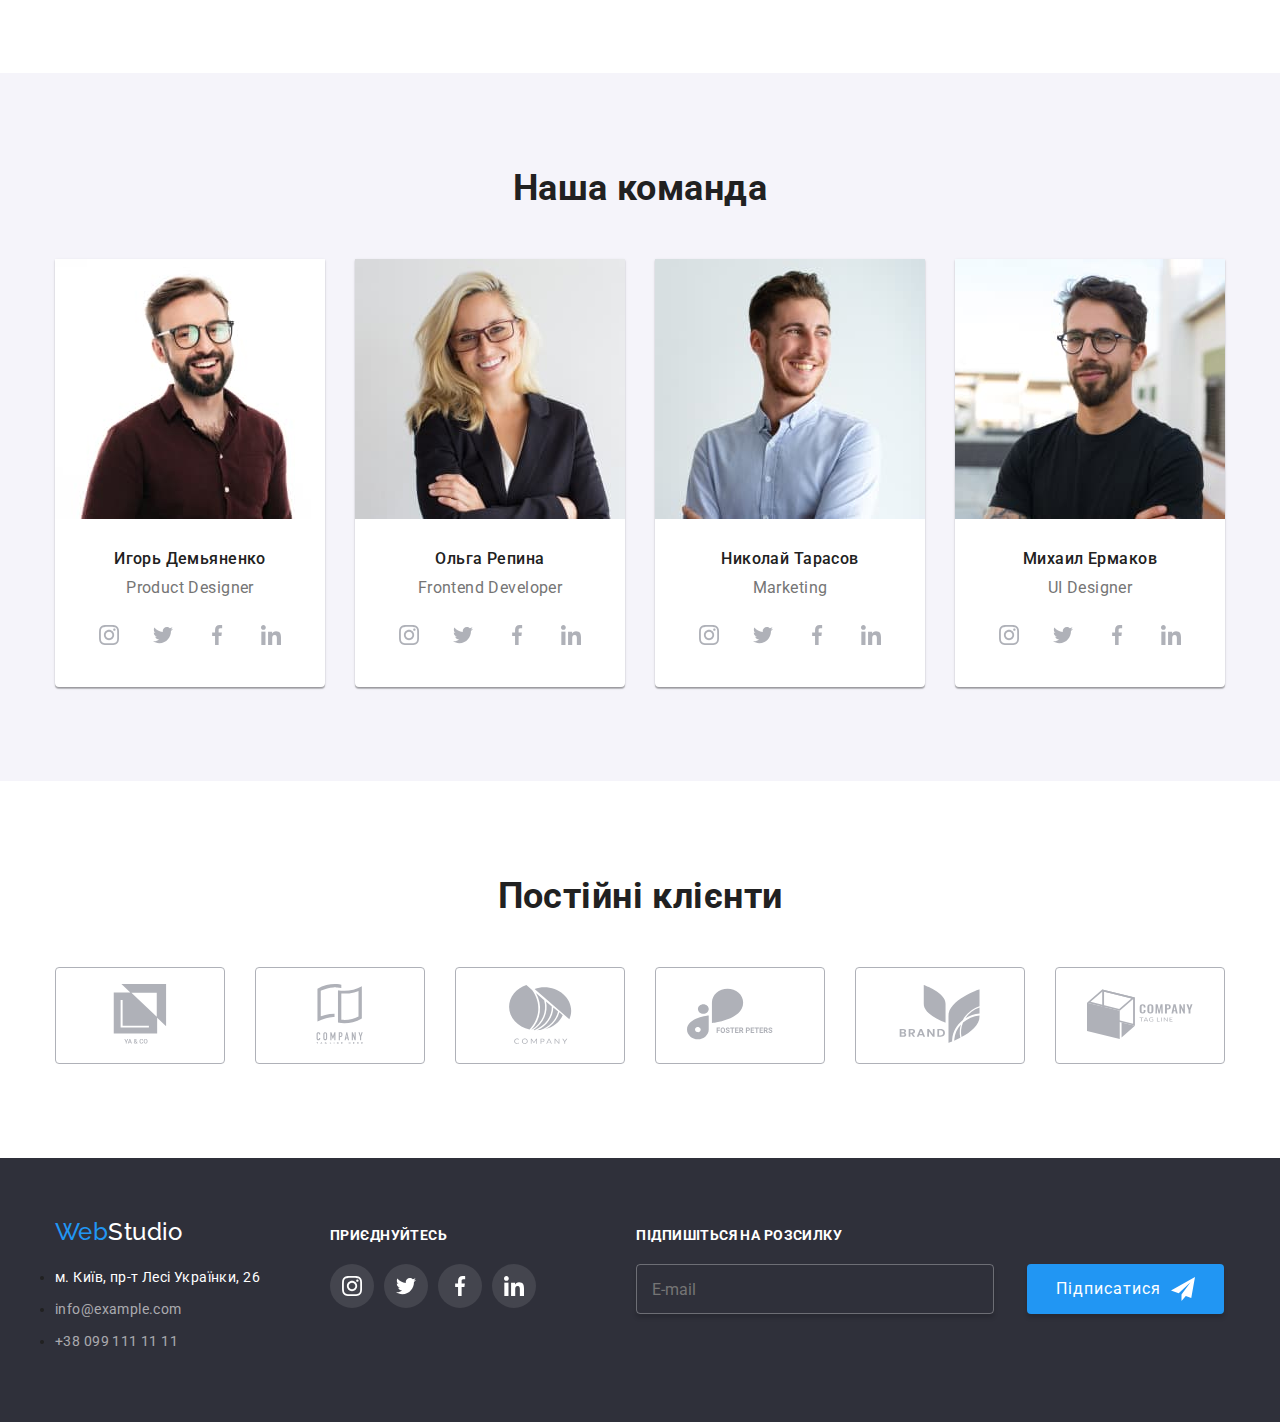
==== commit b7f8ca16: "HW-08" ====
--- a/index.html
+++ b/index.html
@@ -37,7 +37,7 @@
 				</nav>
 
 				<button type="button" class="mobile-menu-open" data-menu-open>
-					<svg class="mobile-menu-open_icon" width="40" height="40">
+					<svg class="mobile-menu-open_icon" width="24" height="24">
 						<use href="./images/sprite.svg#icon-burger"></use>
 					</svg>
 				</button>
@@ -65,7 +65,7 @@
 			<div class="mobile-menu" data-menu>
 				<div class="container mobile-menu_container">
 					<button class="mobile-menu_close-btn" data-menu-close>
-						<svg class="mobile-menu_close-icon" width="40" height="40">
+						<svg class="mobile-menu_close-icon" width="19" height="19">
 							<use href="./images/sprite.svg#icon-close-btn"></use>
 						</svg>
 					</button>
@@ -200,6 +200,7 @@
 					<h2 class="section-title">Наша команда</h2>
 					<ul class="team list">
 						<li class="team__item">
+							<div class="team__thumb">
 							<picture>
 								<source
 									srcset="./images/emploement/empl01-desktop.jpg 1x, ./images/emploement/empl01-desktop@2x.jpg 2x"
@@ -213,11 +214,12 @@
 									srcset="./images/emploement/empl01-mobile.jpg 1x, ./images/emploement/empl01-mobile@2x.jpg 2x"
 									media="(max-width: 767px)"
 								/>
-								<img src="./images/emploement/empl01-desktop.jpg" alt="фото Игорь Демьяненко" />
-							</picture>
+								<img src="./images/emploement/empl01-desktop.jpg" alt="фото Игорь Демьяненко" width="100%"/>
+							</picture></div>
 
 							<h3 class="team__man">Игорь Демьяненко</h3>
 							<p class="team__title">Product Designer</p>
+						
 
 							<ul class="team__social list">
 								<li class="team__social-item">
@@ -281,7 +283,7 @@
 									media="(max-width: 767px)"
 								/>
 
-								<img src="./images/emploement/empl02-desktop.jpg" alt="фото Ольга Репина" />
+								<img src="./images/emploement/empl02-desktop.jpg" alt="фото Ольга Репина" width="100%"/>
 							</picture>
 
 							<h3 class="team__man">Ольга Репина</h3>
@@ -346,7 +348,7 @@
 									srcset="./images/emploement/empl03-mobile.jpg 1x, ./images/emploement/empl03-mobile@2x.jpg 2x"
 									media="(max-width: 767px)"
 								/>
-								<img src="./images/emploement/empl03-desktop.jpg" alt="фото Николай Тарасов" />
+								<img src="./images/emploement/empl03-desktop.jpg" alt="фото Николай Тарасов" width="100%" />
 							</picture>
 
 							<h3 class="team__man">Николай Тарасов</h3>
@@ -412,7 +414,7 @@
 									media="(max-width: 767px)"
 								/>
 
-								<img src="./images/emploement/empl04.jpg" alt="фото Михаил Ермаков" />
+								<img src="./images/emploement/empl04.jpg" alt="фото Михаил Ермаков" width="100%"/>
 
 								<!-- width="270" height="260" -->
 							</picture>
@@ -595,7 +597,7 @@
 
 		<!------------------------BACKDROP ---------------------->
 
-		<!-- <div class="backdrop is-hidden" data-modal>
+		<div class="backdrop is-hidden" data-modal>
 			<div class="modal">
 				<button type="button" data-modal-close class="close-modal-btn">
 					<svg class="modal-close-btn-icon" width="18" height="18">
@@ -619,9 +621,9 @@
 								<use href="./images/sprite.svg#icon-person"></use>
 							</svg>
 						</span>
-					</label> -->
-
-		<!-- <label class="modal-form-filed">
+					</label>
+
+		<label class="modal-form-filed">
 						<span class="modal-form-input-desc">Телефон</span>
 						<span class="modal-form-input-wrapper">
 							<input
@@ -670,7 +672,7 @@
 					<button class="modal-form-submit">Відправити</button>
 				</form>
 			</div>
-		</div>		 -->
+		</div>		
 
 		<script src="./js/modal.js"></script>
 		<script src="./js/mobile-menu.js"></script>
--- a/css/main.min.css
+++ b/css/main.min.css
@@ -1 +1 @@
-:root{--primery-text-color: #212121;--secondary-text-color: #757575;--third-text-color: #ffffff;--accent-color: #2196f3;--primery-backgraund-color: #ffffff;--secondary-backgraund-color: #2f303a;--third-backgraund-color: #f5f4fa;--fours-text-color: #afb1b8;--icon-bg-color: rgba(255, 255, 255, 0.1);--overlay-color: rgba(33, 150, 243, 0.9);--second-overlay-color: rgba(47, 48, 58, 0.8);--transithion-duration-function: 250ms cubic-bezier(0.4, 0, 0.2, 1)}.portfolio-filtr,.modal-form-chek-desc,.close-modal-btn,.subscribe__form .subscribe.btn,.social__link,.social__list{display:flex;align-items:center;justify-content:center}h1,h2,h3,h4,p{margin-top:0;margin-bottom:0}ul,ol{margin-top:0;margin-bottom:0;padding-left:0}img{display:block}button{cursor:pointer;border:none}.list{list-style:none}.link{text-decoration:none}body{font-family:"Roboto",sans-serif;font-size:14px;letter-spacing:.03em;color:var(--primery-text-color);background-color:var(--primery-backgraund-color)}.container{padding-left:15px;padding-right:15px;margin-left:auto;margin-right:auto}@media screen and (min-width: 480px){.container{width:480px}}@media screen and (min-width: 768px){.container{width:768px}}@media screen and (min-width: 1200px){.container{width:1200px}}@media screen and (max-width: 1199px){.section{padding-top:60px;padding-bottom:60px}}@media screen and (min-width: 1200px){.section{padding-top:94px;padding-bottom:94px}}.section-title{margin-bottom:50px;font-size:36px;line-height:1.17;text-align:center}.logo-black{color:#000}.logo-white{color:var(--third-text-color)}@media screen and (max-width: 767px){.logo{font-weight:700;font-family:"Raleway";font-size:24px;line-height:1.17;color:var(--accent-color)}}@media screen and (min-width: 768px){.logo{font-weight:500;margin-right:87px;font-family:"Raleway";font-size:24px;line-height:1.17;color:var(--accent-color)}}@media screen and (min-width: 1200px){.logo{margin-right:96px}}@media screen and (max-width: 767px){.menu{display:none}.mobile-menu-open{background-color:rgba(0,0,0,0);border:none;padding:0;line-height:0}}.page-header{position:relative;padding-top:16px;padding-bottom:16px}.page-header .container{display:flex;justify-content:space-between;margin-left:auto;margin-right:auto}@media screen and (min-width: 768px){.mobile-menu{display:none}.mobile-menu-open{display:none}.page-nav{display:flex}.menu{display:flex;align-items:center}.menu__link{display:flex;align-items:center;margin-left:auto;font-weight:500;line-height:1.14;letter-spacing:.02em;color:var(--primery-text-color);transition:color var(--transithion-duration-function)}.menu__link.contact{color:var(--secondary-text-color);font-size:12px;line-height:1.17}.menu__link:hover,.menu__link:focus{color:var(--accent-color)}.menu__icon{margin-right:10px;fill:currentColor}.menu.adress{flex-wrap:wrap;justify-content:flex-start;gap:5px}.menu.nav{margin-right:96px}.menu.nav .menu__item:not(:last-child){margin-right:50px}.menu__item .current{color:var(--accent-color)}.menu__item .current::after{position:absolute;bottom:0;display:block;cursor:auto;content:"";width:48px;height:4px;background-color:currentColor;border-radius:2px}.border{border-top:1px solid #ececec}}@media screen and (min-width: 1200px){.page-header{padding-top:24px;padding-bottom:25px}.menu__link .contact:not(:last-child){margin-right:30px}}@media screen and (max-width: 767px){.mobile-menu{position:fixed;width:100%;height:100%;top:0;left:0;z-index:1000;background-color:var(--primery-backgraund-color);opacity:0;visibility:hidden;pointer-events:none;transition:var(--transithion-duration-function)}.mobile-menu.is-open{opacity:1;visibility:visible;pointer-events:auto}.mobile-menu_container{position:relative;padding-left:25px;padding-top:48px;padding-bottom:48px}.mobile-menu_close-btn{position:absolute;top:10px;right:15px;background-color:rgba(0,0,0,0);border:0;padding:0;line-height:0}.mobile-menu_close-btn:active{fill:var(--accent-color)}.container.mobile-menu_container{display:block}.mobile-menu-nav{display:flex;flex-direction:column;gap:32px;margin-bottom:302px}.mobile-menu-nav__link{font-weight:500;font-size:40px;line-height:1.175;letter-spacing:.02em;color:var(--primery-text-color)}.mobile-menu-nav__item .current{color:var(--accent-color)}.mobile-menu-adress{display:flex;flex-direction:column;gap:32px;margin-bottom:64px}.mobile-menu-adress__link{font-weight:500;font-size:34px;line-height:1.18;letter-spacing:.02em;color:var(--secondary-text-color)}.mobile-menu-adress__link.tel{color:var(--accent-color)}.mobile-menu-social{display:flex;gap:20px}.mobile-menu-social_link{font-weight:500;font-size:18px;line-height:1.22;letter-spacing:.02em;color:var(--accent-color)}.mobile-menu-social_item:not(:last-child)::after{content:"";width:22px;height:0px;border:1px solid rgba(33,33,33,.2);transform:rotate(90deg);margin-left:10px}}.footer{background-color:var(--secondary-backgraund-color)}.footer .logo{display:block;margin-right:0px;margin-bottom:20px}.footer__address-social{text-align:center}.footer__adress-linkmap{font-style:normal;line-height:1.71;color:var(--third-text-color)}.footer__link{margin-bottom:8px;font-weight:400;font-size:14px;line-height:1.71;letter-spacing:.03em}.adress__link{font-style:normal;line-height:1.71;color:rgba(255,255,255,.6);transition:color var(--transithion-duration-function)}.adress__link:not(:last-child){display:block;margin-bottom:9px}.adress__link:hover,.adress__link.adress__link:focus{color:var(--accent-color)}@media screen and (max-width: 767px){.footer{padding-top:60px;padding-bottom:60px}.footer__address-social{display:flex;flex-direction:column;gap:60px}.footer_adress-list{margin-bottom:60px}}@media screen and (min-width: 768px){.footer{padding-top:60px;padding-bottom:60px}.footer__address-social{display:flex;flex-direction:column;gap:60px}.footer__address-social .footer__logo{display:flex;justify-content:space-evenly;align-items:baseline}}@media screen and (min-width: 1200px){.footer__address-social{display:flex;flex-wrap:nowrap;flex-direction:row;text-align:left;margin-left:auto;margin-right:auto}.footer__address-social .footer__logo{display:flex;gap:70px}}@media screen and (min-width: 1200px){.footer__address-social{display:flex;align-items:baseline;justify-content:space-between}}.social__title{margin-bottom:20px;font-size:14px;line-height:1.14;text-transform:uppercase;font-style:normal;color:var(--third-text-color)}.social__list{gap:10px}.social__link{width:44px;height:44px;border-radius:50%;flex-wrap:wrap;fill:var(--third-text-color);transition:background-color var(--transithion-duration-function)}.social__link:hover,.social__link:focus{background:var(--accent-color)}.social__item{display:flex;flex-wrap:wrap;width:44px;height:44px;border-radius:50%;background:var(--icon-bg-color)}.social__item-logo{width:20px;height:20px}.subscribe__title{font-weight:700;font-size:14px;line-height:1.14;text-transform:uppercase;margin-bottom:20px;color:#fff}.subscribe__input-field{margin-right:12px}.subscribe__form-input{width:100%;height:50px;padding:16px 15px;font-size:16px;line-height:1.2;background-color:var(--background);background:rgba(0,0,0,0);color:var(--third-text-color);outline:none;cursor:pointer;border:1px solid rgba(255,255,255,.3);box-shadow:0px 4px 4px rgba(0,0,0,.15);border-radius:4px;transition:border 250ms cubic-bezier(0.4, 0, 0.2, 1)}.subscribe .btn{font-size:16px;line-height:1.88;letter-spacing:.06em;padding-top:10px;padding-bottom:10px;padding-right:62px;padding-left:28px;background:var(--accent-color);border-radius:4px;color:var(--third-text-color);box-shadow:0px 4px 4px rgba(0,0,0,.15);transition:background-color var(--transithion-duration-function)}.subscribe .btn:active{background-color:#188ce8}.subscribe__form.form-input:focus{outline:none;border:1px solid var(--accent-color)}.subscribe__form.form-input::placeholder{color:rgba(255,255,255,.6)}.subscribe__form .subscribe.btn{padding:10px 29px;gap:10px}.link-svg{fill:var(--third-text-color)}@media screen and (max-width: 767px){.subscribe__form-fields{display:flex;flex-direction:column;gap:20px;border:none;padding:0}.subscribe .btn{font-size:16px;line-height:1.88;letter-spacing:.06em;padding-top:10px;padding-bottom:10px;padding-right:31px;padding-left:13px;background:var(--accent-color);border-radius:4px;color:var(--third-text-color);box-shadow:0px 4px 4px rgba(0,0,0,.15);transition:background-color var(--transithion-duration-function);margin-left:125px;margin-right:125px}.subscribe .btn:active{background-color:#188ce8}}@media screen and (min-width: 768px){.subscribe__form{margin-left:166px;margin-right:152px}.subscribe__form-fields{display:flex;flex-direction:column;gap:20px;border:none;padding:0}.subscribe .btn{font-size:16px;line-height:1.88;letter-spacing:.06em;padding-top:10px;padding-bottom:10px;padding-right:31px;padding-left:13px;background:var(--accent-color);border-radius:4px;color:var(--third-text-color);box-shadow:0px 4px 4px rgba(0,0,0,.15);transition:background-color var(--transithion-duration-function);margin-left:110px;margin-right:110px}.subscribe .btn:active{background-color:#188ce8}}@media screen and (min-width: 1200px){.subscribe__form-input{width:358px}.subscribe__form{margin-left:auto;margin-right:auto}.subscribe__form-fields{display:flex;flex-direction:row;border:none;padding:0}.subscribe .btn{font-size:16px;line-height:1.88;letter-spacing:.06em;padding-top:10px;padding-bottom:10px;padding-right:31px;padding-left:13px;background:var(--accent-color);border-radius:4px;color:var(--third-text-color);box-shadow:0px 4px 4px rgba(0,0,0,.15);transition:background-color var(--transithion-duration-function);margin-left:1px;margin-right:1px}.subscribe .btn:active{background-color:#188ce8}}.overlay{position:absolute;top:0;left:0;padding-top:63px;padding-bottom:63px;padding-left:24px;padding-right:24px;width:100%;height:100%;overflow:auto;transform:translate(0, 100%);transition:transform var(--transithion-duration-function);background-color:var(--overlay-color);color:#fff;font-size:18px;line-height:1.56}.visually-hidden{position:absolute;width:1px;height:1px;margin:-1px;border:0;padding:0;white-space:nowrap;clip-path:inset(100%);clip:rect(0 0 0 0);overflow:hidden}.backdrop.is-hidden{opacity:0;visibility:hidden;pointer-events:none}.backdrop{position:fixed;z-index:100;top:0;left:0;width:100%;height:100%;background-color:rgba(0,0,0,.2);transition:opacity var(--transithion-duration-function),visability var(--transithion-duration-function)}.modal{position:absolute;top:50%;left:50%;transform:translate(-50%, -50%);width:528px;background-color:var(--primery-backgraund-color);padding:40px}.close-modal-btn{position:absolute;top:8px;right:8px;width:30px;height:30px;border-radius:50%;background-color:rgba(0,0,0,0);border:1px solid rgba(0,0,0,.1);padding:0;transition:border-color var(--tra)}.close-modal-btn:hover,.close-modal-btn:focus{border-color:var(--accent-color)}.close-modal-btn:hover .modal-close-btn-icon,.close-modal-btn:focus .modal-close-btn-icon{fill:var(--accent-color)}.modal-title{margin-bottom:12px;font-size:20px;line-height:1.15;letter-spacing:.03em;text-align:center}.modal-form{display:flex;flex-direction:column}.modal-form-filed{margin-bottom:10px}.modal-form-filed.user-policy-field{margin-bottom:20px}.modal-form-input-desc{display:block;font-size:12px;line-height:1.17;letter-spacing:.01em;color:var(--secondary-text-color);margin-bottom:4px}.modal-form-input-wrapper{display:block;position:relative}.modal-form-input{width:100%;height:40px;border:1px solid rgba(33,33,33,.2);border-radius:4px;padding-left:42px;color:#000;transition:border-color var(--transithion-duration-function)}.modal-form-input:focus{outline:none;border:1px solid var(--accent-color)}.user-name-icon{position:absolute;top:50%;left:12px;transform:translateY(-50%);transition:fill var(--transithion-duration-function)}.modal-form-input:focus+.user-name-icon{fill:var(--accent-color)}.modal-form-massage{display:block;resize:none;width:100%;height:120px;padding:12px 16px;border:1px solid rgba(33,33,33,.2);border-radius:4px;transition:border-color var(--transithion-duration-function)}.modal-form-massage:focus{outline:none;border-color:var(--accent-color)}.modal-form-massage::placeholder{color:rgba(117,117,117,.5)}.modal-form-chek-desc{margin-bottom:30px;font-style:normal;font-weight:400;line-height:1.71;color:var(--secondary-text-color)}.modal-form-chek-desc::before{content:"";display:block;width:16px;height:15px;margin-right:8px;cursor:pointer;border:2px solid var(--primery-text-color);border-radius:2px}.modal-form-chek:checked+.modal-form-chek-desc::before{border:none;border:2px solid var(--accent-color);background-color:var(--accent-color);background-image:url(../images/checkicon.svg);background-size:cover}.modal-form-chek:focus+.modal-form-chek-desc::before{border:none;border:2px solid var(--accent-color);background-color:var(--accent-color);background-image:url(../images/checkicon.svg);background-size:cover}.modal-form-chek-desc-link{color:var(--accent-color)}.modal-form-submit{align-self:center;font-size:16px;line-height:1.88;letter-spacing:.06em;padding-top:10px;padding-bottom:10px;padding-right:52px;padding-left:52px;background:var(--accent-color);border-radius:4px;color:var(--third-text-color);box-shadow:0px 4px 4px rgba(0,0,0,.15);transition:background-color var(--transithion-duration-function)}.modal-form-submit:active{background-color:#188ce8;box-shadow:0px 4px 4px rgba(0,0,0,.15);border-radius:4px}.hero{margin-left:auto;margin-right:auto;padding-top:118px;padding-bottom:118px;text-align:center;background-size:cover;background-repeat:no-repeat;background-position:center;max-width:1600px;background-color:var(--secondary-backgraund-color)}.hero__title{margin-left:auto;margin-right:auto;width:360px;font-weight:900;font-size:26px;line-height:1.615;letter-spacing:.06em;text-transform:uppercase;color:var(--third-text-color)}.hero.btn{margin-top:30px;font-size:16px;line-height:1.88;letter-spacing:.06em;padding-top:10px;padding-bottom:10px;padding-right:32px;padding-left:32px;background:var(--accent-color);border-radius:4px;color:var(--third-text-color);box-shadow:0px 4px 4px rgba(0,0,0,.15);transition:background-color var(--transithion-duration-function)}.hero.btn:active{background-color:#188ce8;box-shadow:0px 4px 4px rgba(0,0,0,.15);border-radius:4px}@media screen and (max-width: 767px){.hero{background-image:linear-gradient(to right, rgba(47, 48, 58, 0.4), rgba(47, 48, 58, 0.4)),url("../../images/hero/hero-mobile.jpg")}}@media screen and (max-width: 767px)and (min-device-pixel-ratio: 2)and (max-width: 767px),screen and (max-width: 767px)and (min-resolution: 192dpi)and (max-width: 767px),screen and (max-width: 767px)and (min-resolution: 2dppx)and (max-width: 767px){.hero{background-image:linear-gradient(to right, rgba(47, 48, 58, 0.4), rgba(47, 48, 58, 0.4)),url("../../images/hero/hero-mobile@2x.jpg")}}@media screen and (min-width: 768px){.hero{background-image:linear-gradient(to right, rgba(47, 48, 58, 0.4), rgba(47, 48, 58, 0.4)),url("../../images/hero/hero-tablet.jpg")}}@media screen and (min-width: 768px)and (min-device-pixel-ratio: 2)and (min-width: 768px),screen and (min-width: 768px)and (min-resolution: 192dpi)and (min-width: 768px),screen and (min-width: 768px)and (min-resolution: 2dppx)and (min-width: 768px){.hero{background-image:linear-gradient(to right, rgba(47, 48, 58, 0.4), rgba(47, 48, 58, 0.4)),url("../../images/hero/hero-tablet@2x.jpg")}}@media screen and (min-width: 1200px){.hero{background-image:linear-gradient(to right, rgba(47, 48, 58, 0.4), rgba(47, 48, 58, 0.4)),url("../../images/hero/hero-desktop.jpg")}}@media screen and (min-width: 1200px)and (min-device-pixel-ratio: 2)and (min-width: 1200px),screen and (min-width: 1200px)and (min-resolution: 192dpi)and (min-width: 1200px),screen and (min-width: 1200px)and (min-resolution: 2dppx)and (min-width: 1200px){.hero{background-image:linear-gradient(to right, rgba(47, 48, 58, 0.4), rgba(47, 48, 58, 0.4)),url("../../images/hero/hero-desktop@2x.jpg")}}@media screen and (max-width: 767px){.features__item{margin-bottom:30px}.features__link{display:flex;align-items:center;justify-content:center;flex-wrap:wrap;height:120px;background:var(--third-backgraund-color);border-radius:4px;margin-bottom:30px}.features.title{margin-bottom:10px;font-size:14px;line-height:1.14;text-align:center;text-transform:uppercase}.features.text{line-height:1.71;font-style:normal;color:var(--secondary-text-color)}.features.link-icon{display:flex;flex-wrap:wrap;width:70px;height:70px}}@media screen and (min-width: 768px){.features{display:flex;flex-wrap:wrap;gap:30px}.features__item{flex-basis:calc((100% - 30px)/2)}.features__link{display:flex;align-items:center;justify-content:center;flex-wrap:wrap;height:120px;background:var(--third-backgraund-color);border-radius:4px;margin-bottom:30px}.features.title{margin-bottom:10px;font-size:14px;line-height:1.14;justify-content:center;text-transform:uppercase}.features.text{line-height:1.71;font-style:normal;color:var(--secondary-text-color)}.features.link-icon{display:flex;flex-wrap:wrap;width:70px;height:70px}}@media screen and (min-width: 1200px){.features{display:flex;flex-wrap:nowrap;gap:30px}.features__item{flex-basis:calc((100% - 90px)/4)}}@media screen and (max-width: 1199px){.about{display:none}}@media screen and (min-width: 1200px){.about{padding-top:0px;display:flex;gap:30px}.about__item{flex-basis:calc((100% - 60px)/3)}.about__thumb{position:relative}.about__overlay{position:absolute;bottom:0;left:0;padding-top:27px;padding-bottom:27px;width:100%;height:23.8095238095%;line-height:1.14;text-align:center;text-transform:uppercase;color:var(--primery-backgraund-color);background-color:var(--second-overlay-color)}}@media screen and (max-width: 767px){.team{background-color:var(--third-backgraund-color)}.team.list{text-align:center}.team__item{background-color:var(--primery-backgraund-color);box-shadow:0px 1px 3px rgba(0,0,0,.12),0px 1px 1px rgba(0,0,0,.14),0px 2px 1px rgba(0,0,0,.2);border-radius:0px 0px 4px 4px}.team__item:not(:last-child){margin-bottom:30px}.team__man{padding-top:30px;font-weight:500;font-size:16px;line-height:1.19;text-align:center}.team__title{margin-top:10px;margin-bottom:16px;font-size:16px;line-height:1.19;text-align:center;color:var(--secondary-text-color)}.team__social{display:flex;gap:10px;justify-content:center;margin:0px;padding-bottom:30px}.team__social-link{display:flex;align-items:center;justify-content:center;width:44px;height:44px;border-radius:50%;fill:var(--fours-text-color);transition:fill var(--transithion-duration-function),background-color var(--transithion-duration-function)}.team__social-link:hover,.team__social-link:focus{fill:var(--primery-backgraund-color);background-color:var(--accent-color)}.team__social-icon{width:20px;height:20px}}@media screen and (min-width: 768px){.team{background-color:var(--third-backgraund-color)}.team.list{display:flex;flex-wrap:wrap;gap:30px}.team__item{background-color:var(--primery-backgraund-color);flex-basis:calc((100% - 30px)/2);box-shadow:0px 1px 3px rgba(0,0,0,.12),0px 1px 1px rgba(0,0,0,.14),0px 2px 1px rgba(0,0,0,.2);border-radius:0px 0px 4px 4px}.team__man{padding-top:30px;font-weight:500;font-size:16px;line-height:1.19;text-align:center}.team__title{margin-top:10px;margin-bottom:16px;font-size:16px;line-height:1.19;text-align:center;color:var(--secondary-text-color)}.team__social{display:flex;gap:10px;justify-content:center;margin:0px;padding-bottom:30px}.team__social-link{display:flex;align-items:center;justify-content:center;width:44px;height:44px;border-radius:50%;fill:var(--fours-text-color);transition:fill var(--transithion-duration-function),background-color var(--transithion-duration-function)}.team__social-link:hover,.team__social-link:focus{fill:var(--primery-backgraund-color);background-color:var(--accent-color)}.team__social-icon{width:20px;height:20px}}@media screen and (min-width: 1200px){.team__item{flex-basis:calc((100% - 90px)/4)}}@media screen and (max-width: 767px){.clients{display:flex;flex-wrap:wrap;gap:30px;justify-content:center}.clients__item{flex-basis:calc((100% - 30px)/2);padding-top:16px;padding-bottom:16px;text-align:center;border-radius:4px;border:1px solid var(--fours-text-color)}.clients__link{margin-left:auto;margin-right:auto;width:170px;height:92px;fill:var(--fours-text-color);transition:fill var(--transithion-duration-function),border var(--transithion-duration-function)}.clients__link:hover,.clients__link:focus{fill:var(--accent-color);border:1px solid var(--accent-color)}.clients__icon{width:106px;height:60px}}@media screen and (min-width: 768px){.clients{display:flex;flex-wrap:wrap;gap:30px;justify-content:center}.clients__item{flex-basis:calc((100% - 60px)/3);padding-top:16px;padding-bottom:16px;text-align:center;border-radius:4px;border:1px solid var(--fours-text-color)}.clients__link{margin-left:auto;margin-right:auto;width:170px;height:92px;fill:var(--fours-text-color);transition:fill var(--transithion-duration-function),border var(--transithion-duration-function)}.clients__link:hover,.clients__link:focus{fill:var(--accent-color);border:1px solid var(--accent-color)}.clients__icon{width:106px;height:60px}}@media screen and (min-width: 1200px){.clients__item{flex-basis:calc((100% - 150px)/6)}}.portfolio-filtr{margin-bottom:50px;outline:#757575}.portfolio-filtr__item:not(:last-child){margin-right:8px}.portfolio.btn{font-family:"Roboto";font-style:normal;font-weight:500;font-size:16px;line-height:1.62;text-align:center;letter-spacing:.03em;transition:background var(--transithion-duration-function),color var(--transithion-duration-function),box-shadow var(--transithion-duration-function);padding-top:6px;padding-bottom:6px;padding-right:22px;padding-left:22px;background:var(--third-backgraund-color);border-radius:4px}.portfolio.btn.current{color:var(--third-text-color);background:var(--accent-color)}.portfolio.btn:hover,.portfolio.btn:focus{background:var(--accent-color);color:var(--third-text-color);box-shadow:0px 3px 1px rgba(0,0,0,.1),0px 1px 2px rgba(0,0,0,.08),0px 2px 2px rgba(0,0,0,.12);border-radius:4px}.portfolio-list__items{border:1px solid #ececec}.portfolio-list__link{display:block;background-color:var(--primery-backgraund-color);transition:box-shadow var(--transithion-duration-function)}.portfolio-list__link:hover,.portfolio-list__link:focus{box-shadow:0px 1px 1px rgba(0,0,0,.12),0px 4px 4px rgba(0,0,0,.06),1px 4px 6px rgba(0,0,0,.16)}.portfolio-list__link:hover .overlay,.portfolio-list__link:focus .overlay{transform:translate(0, 0)}.portfolio-list__thumb{position:relative;overflow:hidden}.portfolio-list__name{padding-top:20px;padding-left:24px;margin-bottom:2px;font-size:18px;line-height:2;letter-spacing:.06em;color:var(--primery-text-color)}.portfolio-list__namefiltr{padding-bottom:20px;padding-left:24px;font-size:16px;line-height:1.88;color:var(--secondary-text-color)}@media screen and (max-width: 767px){.portfolio-filtr{flex-wrap:wrap;justify-content:start;row-gap:15px}}/*# sourceMappingURL=main.min.css.map */+:root{--primery-text-color: #212121;--secondary-text-color: #757575;--third-text-color: #ffffff;--accent-color: #2196f3;--primery-backgraund-color: #ffffff;--secondary-backgraund-color: #2f303a;--third-backgraund-color: #f5f4fa;--fours-text-color: #afb1b8;--icon-bg-color: rgba(255, 255, 255, 0.1);--overlay-color: rgba(33, 150, 243, 0.9);--second-overlay-color: rgba(47, 48, 58, 0.8);--transithion-duration-function: 250ms cubic-bezier(0.4, 0, 0.2, 1)}.portfolio-filtr,.modal-form-chek-desc,.subscribe__form .subscribe.btn,.social__link,.social__list{display:flex;align-items:center;justify-content:center}h1,h2,h3,h4,p{margin-top:0;margin-bottom:0}ul,ol{margin-top:0;margin-bottom:0;padding-left:0}img{display:block}button{cursor:pointer;border:none}.list{list-style:none}.link{text-decoration:none}body{font-family:"Roboto",sans-serif;font-size:14px;letter-spacing:.03em;color:var(--primery-text-color);background-color:var(--primery-backgraund-color)}.container{padding-left:15px;padding-right:15px;margin-left:auto;margin-right:auto}@media screen and (min-width: 480px){.container{width:480px}}@media screen and (min-width: 768px){.container{width:768px}}@media screen and (min-width: 1200px){.container{width:1200px}}@media screen and (max-width: 1199px){.section{padding-top:60px;padding-bottom:60px}}@media screen and (min-width: 1200px){.section{padding-top:94px;padding-bottom:94px}}.section-title{margin-bottom:50px;font-size:36px;line-height:1.17;text-align:center}.logo-black{color:#000}.logo-white{color:var(--third-text-color)}@media screen and (max-width: 767px){.logo{font-weight:700;font-family:"Raleway";font-size:24px;line-height:1.17;color:var(--accent-color)}}@media screen and (min-width: 768px){.logo{font-weight:500;margin-right:87px;font-family:"Raleway";font-size:24px;line-height:1.17;color:var(--accent-color)}}@media screen and (min-width: 1200px){.logo{margin-right:96px}}@media screen and (max-width: 767px){.menu{display:none}.mobile-menu-open{background-color:rgba(0,0,0,0);border:none;padding:0;line-height:0}}.page-header{position:relative;padding-top:16px;padding-bottom:16px}.page-header .container{display:flex;justify-content:space-between;margin-left:auto;margin-right:auto}@media screen and (min-width: 768px){.mobile-menu{display:none}.mobile-menu-open{display:none}.page-nav{display:flex}.menu{display:flex;align-items:center}.menu__link{display:flex;align-items:center;margin-left:auto;font-weight:500;line-height:1.14;letter-spacing:.02em;color:var(--primery-text-color);transition:color var(--transithion-duration-function)}.menu__link.contact{color:var(--secondary-text-color);font-size:12px;line-height:1.17}.menu__link:hover,.menu__link:focus{color:var(--accent-color)}.menu__icon{margin-right:10px;fill:currentColor}.menu.adress{flex-wrap:wrap;justify-content:flex-start;gap:5px}.menu.nav{margin-right:96px}.menu.nav .menu__item:not(:last-child){margin-right:50px}.menu__item .current{color:var(--accent-color)}.menu__item .current::after{position:absolute;bottom:0;display:block;cursor:auto;content:"";width:48px;height:4px;background-color:currentColor;border-radius:2px}.border{border-top:1px solid #ececec}}@media screen and (min-width: 1200px){.page-header{padding-top:24px;padding-bottom:25px}.menu__link.contact{font-size:14px;margin-right:30px}}@media screen and (max-width: 767px){.mobile-menu{position:fixed;width:100%;height:100%;top:0;left:0;z-index:1000;background-color:var(--primery-backgraund-color);opacity:0;visibility:hidden;pointer-events:none;transition:var(--transithion-duration-function)}.mobile-menu.is-open{opacity:1;visibility:visible;pointer-events:auto}.mobile-menu_container{position:relative;padding-left:25px;padding-top:48px;padding-bottom:48px}.mobile-menu_close-btn{position:absolute;top:10px;right:15px;background-color:rgba(0,0,0,0);border:0;padding:0;line-height:0}.mobile-menu_close-btn:active{fill:var(--accent-color)}.container.mobile-menu_container{display:block}.mobile-menu-nav{display:flex;flex-direction:column;gap:32px;margin-bottom:302px}.mobile-menu-nav__link{font-weight:500;font-size:40px;line-height:1.175;letter-spacing:.02em;color:var(--primery-text-color)}.mobile-menu-nav__item .current{color:var(--accent-color)}.mobile-menu-adress{display:flex;flex-direction:column;gap:32px;margin-bottom:64px}.mobile-menu-adress__link{font-weight:500;font-size:34px;line-height:1.18;letter-spacing:.02em;color:var(--secondary-text-color)}.mobile-menu-adress__link.tel{color:var(--accent-color)}.mobile-menu-social{display:flex;gap:20px}.mobile-menu-social_link{font-weight:500;font-size:18px;line-height:1.22;letter-spacing:.02em;color:var(--accent-color)}.mobile-menu-social_item:not(:last-child)::after{content:"";width:22px;height:0px;border:1px solid rgba(33,33,33,.2);transform:rotate(90deg);margin-left:10px}}.footer{background-color:var(--secondary-backgraund-color)}.footer .logo{display:block;margin-right:0px;margin-bottom:20px}.footer__address-social{text-align:center}.footer__adress-linkmap{font-style:normal;line-height:1.71;color:var(--third-text-color)}.footer__link{margin-bottom:8px;font-weight:400;font-size:14px;line-height:1.71;letter-spacing:.03em}.adress__link{font-style:normal;line-height:1.71;color:rgba(255,255,255,.6);transition:color var(--transithion-duration-function)}.adress__link:not(:last-child){display:block;margin-bottom:9px}.adress__link:hover,.adress__link.adress__link:focus{color:var(--accent-color)}@media screen and (max-width: 767px){.footer{padding-top:60px;padding-bottom:60px}.footer__address-social{display:flex;flex-direction:column;gap:60px}.social{margin-top:60px}}@media screen and (min-width: 768px){.footer{padding-top:60px;padding-bottom:60px}.footer__address-social{display:flex;flex-direction:column;gap:60px}.footer__address-social .footer__logo{display:flex;justify-content:space-evenly;align-items:baseline}}@media screen and (min-width: 1200px){.footer__address-social{display:flex;flex-wrap:nowrap;flex-direction:row;text-align:left;margin-left:auto;margin-right:auto}.footer__address-social .footer__logo{display:flex;gap:70px}}@media screen and (min-width: 1200px){.footer__address-social{display:flex;align-items:baseline;justify-content:space-between}}.social__title{margin-bottom:20px;font-size:14px;line-height:1.14;text-transform:uppercase;font-style:normal;color:var(--third-text-color)}.social__list{gap:10px}.social__link{width:44px;height:44px;border-radius:50%;flex-wrap:wrap;fill:var(--third-text-color);transition:background-color var(--transithion-duration-function)}.social__link:hover,.social__link:focus{background:var(--accent-color)}.social__item{display:flex;flex-wrap:wrap;width:44px;height:44px;border-radius:50%;background:var(--icon-bg-color)}.social__item-logo{width:20px;height:20px}.subscribe__title{font-weight:700;font-size:14px;line-height:1.14;text-transform:uppercase;margin-bottom:20px;color:#fff}.subscribe__input-field{margin-right:12px}.subscribe__form-input{width:100%;height:50px;padding:16px 15px;font-size:16px;line-height:1.2;background-color:var(--background);background:rgba(0,0,0,0);color:var(--third-text-color);outline:none;cursor:pointer;border:1px solid rgba(255,255,255,.3);box-shadow:0px 4px 4px rgba(0,0,0,.15);border-radius:4px;transition:border 250ms cubic-bezier(0.4, 0, 0.2, 1)}.subscribe .btn{font-size:16px;line-height:1.88;letter-spacing:.06em;padding-top:10px;padding-bottom:10px;padding-right:62px;padding-left:28px;background:var(--accent-color);border-radius:4px;color:var(--third-text-color);box-shadow:0px 4px 4px rgba(0,0,0,.15);transition:background-color var(--transithion-duration-function)}.subscribe .btn:active{background-color:#188ce8}.subscribe__form.form-input:focus{outline:none;border:1px solid var(--accent-color)}.subscribe__form.form-input::placeholder{color:rgba(255,255,255,.6)}.subscribe__form .subscribe.btn{padding:10px 29px;gap:10px}.link-svg{fill:var(--third-text-color)}@media screen and (max-width: 767px){.subscribe__form-fields{display:flex;flex-direction:column;gap:20px;border:none;padding:0}.subscribe .btn{font-size:16px;line-height:1.88;letter-spacing:.06em;padding-top:10px;padding-bottom:10px;padding-right:31px;padding-left:13px;background:var(--accent-color);border-radius:4px;color:var(--third-text-color);box-shadow:0px 4px 4px rgba(0,0,0,.15);transition:background-color var(--transithion-duration-function);margin-left:auto;margin-right:auto;width:max-content}.subscribe .btn:active{background-color:#188ce8}}@media screen and (min-width: 768px){.subscribe__form{margin-left:166px;margin-right:152px}.subscribe__form-fields{display:flex;flex-direction:column;gap:20px;border:none;padding:0}.subscribe .btn{font-size:16px;line-height:1.88;letter-spacing:.06em;padding-top:10px;padding-bottom:10px;padding-right:31px;padding-left:13px;background:var(--accent-color);border-radius:4px;color:var(--third-text-color);box-shadow:0px 4px 4px rgba(0,0,0,.15);transition:background-color var(--transithion-duration-function);margin-left:110px;margin-right:110px}.subscribe .btn:active{background-color:#188ce8}}@media screen and (min-width: 1200px){.subscribe__form-input{width:358px}.subscribe__form{margin-left:auto;margin-right:auto}.subscribe__form-fields{display:flex;flex-direction:row;border:none;padding:0}.subscribe .btn{font-size:16px;line-height:1.88;letter-spacing:.06em;padding-top:10px;padding-bottom:10px;padding-right:31px;padding-left:13px;background:var(--accent-color);border-radius:4px;color:var(--third-text-color);box-shadow:0px 4px 4px rgba(0,0,0,.15);transition:background-color var(--transithion-duration-function);margin-left:1px;margin-right:1px}.subscribe .btn:active{background-color:#188ce8}}.overlay{position:absolute;top:0;left:0;padding-top:63px;padding-bottom:63px;padding-left:24px;padding-right:24px;width:100%;height:100%;overflow:auto;transform:translate(0, 100%);transition:transform var(--transithion-duration-function);background-color:var(--overlay-color);color:#fff;font-size:18px;line-height:1.56}.visually-hidden{position:absolute;width:1px;height:1px;margin:-1px;border:0;padding:0;white-space:nowrap;clip-path:inset(100%);clip:rect(0 0 0 0);overflow:hidden}.backdrop.is-hidden{opacity:0;visibility:hidden;pointer-events:none}.backdrop{position:fixed;z-index:100;top:0;left:0;width:100%;height:100%;background-color:rgba(0,0,0,.2);transition:opacity var(--transithion-duration-function),visability var(--transithion-duration-function)}.close-modal-btn{position:absolute;top:8px;right:8px;display:flex;align-items:center;justify-content:center;width:30px;height:30px;border-radius:50%;background-color:rgba(0,0,0,0);border:1px solid rgba(0,0,0,.1);padding:0;transition:border-color var(--tra)}.close-modal-btn:hover,.close-modal-btn:focus{border-color:var(--accent-color)}.close-modal-btn:hover .modal-close-btn-icon,.close-modal-btn:focus .modal-close-btn-icon{fill:var(--accent-color)}@media screen and (max-width: 479px){.modal{position:absolute;top:50%;left:50%;transform:translate(-50%, -50%);width:100%;background-color:var(--primery-backgraund-color);padding:40px}}@media screen and (min-width: 480px){.modal{position:absolute;top:50%;left:50%;transform:translate(-50%, -50%);width:450px;background-color:var(--primery-backgraund-color);padding:40px}}@media screen and (min-width: 1200px){.modal{width:528px}}.modal-title{margin-bottom:12px;font-size:20px;line-height:1.15;letter-spacing:.03em;text-align:center}.modal-form{display:flex;flex-direction:column}.modal-form-filed{margin-bottom:10px}.modal-form-filed.user-policy-field{margin-bottom:20px}.modal-form-input-desc{display:block;font-size:12px;line-height:1.17;letter-spacing:.01em;color:var(--secondary-text-color);margin-bottom:4px}.modal-form-input-wrapper{display:block;position:relative}.modal-form-input{width:100%;height:40px;border:1px solid rgba(33,33,33,.2);border-radius:4px;padding-left:42px;color:#000;transition:border-color var(--transithion-duration-function)}.modal-form-input:focus{outline:none;border:1px solid var(--accent-color)}.user-name-icon{position:absolute;top:50%;left:12px;transform:translateY(-50%);transition:fill var(--transithion-duration-function)}.modal-form-input:focus+.user-name-icon{fill:var(--accent-color)}.modal-form-massage{display:block;resize:none;width:100%;height:120px;padding:12px 16px;border:1px solid rgba(33,33,33,.2);border-radius:4px;transition:border-color var(--transithion-duration-function)}.modal-form-massage:focus{outline:none;border-color:var(--accent-color)}.modal-form-massage::placeholder{color:rgba(117,117,117,.5)}.modal-form-chek-desc{margin-bottom:30px;font-style:normal;font-weight:400;font-size:12px;line-height:1.71;color:var(--secondary-text-color)}.modal-form-chek-desc::before{content:"";display:block;width:16px;height:15px;margin-right:8px;cursor:pointer;border:2px solid var(--primery-text-color);border-radius:2px}.modal-form-chek:checked+.modal-form-chek-desc::before{border:none;border:2px solid var(--accent-color);background-color:var(--accent-color);background-image:url(../images/checkicon.svg);background-size:cover}.modal-form-chek:focus+.modal-form-chek-desc::before{border:none;border:2px solid var(--accent-color);background-color:var(--accent-color);background-image:url(../images/checkicon.svg);background-size:cover}.modal-form-chek-desc-link{color:var(--accent-color)}.modal-form-submit{align-self:center;font-size:16px;line-height:1.88;letter-spacing:.06em;padding-top:10px;padding-bottom:10px;padding-right:52px;padding-left:52px;background:var(--accent-color);border-radius:4px;color:var(--third-text-color);box-shadow:0px 4px 4px rgba(0,0,0,.15);transition:background-color var(--transithion-duration-function)}.modal-form-submit:active{background-color:#188ce8;box-shadow:0px 4px 4px rgba(0,0,0,.15);border-radius:4px}@media screen and (min-width: 1200px){.modal-form-chek-desc{font-size:14px}}.hero{margin-left:auto;margin-right:auto;padding-top:118px;padding-bottom:118px;text-align:center;background-size:cover;background-repeat:no-repeat;background-position:center;max-width:1600px;background-color:var(--secondary-backgraund-color)}.hero__title{margin-left:auto;margin-right:auto;font-weight:900;font-size:26px;line-height:1.615;letter-spacing:.06em;text-transform:uppercase;color:var(--third-text-color)}.hero.btn{margin-top:30px;font-size:16px;line-height:1.88;letter-spacing:.06em;padding-top:10px;padding-bottom:10px;padding-right:32px;padding-left:32px;background:var(--accent-color);border-radius:4px;color:var(--third-text-color);box-shadow:0px 4px 4px rgba(0,0,0,.15);transition:background-color var(--transithion-duration-function)}.hero.btn:active{background-color:#188ce8;box-shadow:0px 4px 4px rgba(0,0,0,.15);border-radius:4px}@media screen and (max-width: 767px){.hero{background-image:linear-gradient(to right, rgba(47, 48, 58, 0.4), rgba(47, 48, 58, 0.4)),url("../images/hero/hero-mobile.jpg")}.hero .hero_title{width:auto}}@media screen and (max-width: 767px)and (min-device-pixel-ratio: 2)and (max-width: 767px),screen and (max-width: 767px)and (min-resolution: 192dpi)and (max-width: 767px),screen and (max-width: 767px)and (min-resolution: 2dppx)and (max-width: 767px){.hero{background-image:linear-gradient(to right, rgba(47, 48, 58, 0.4), rgba(47, 48, 58, 0.4)),url("../images/hero/hero-mobile@2x.jpg")}}@media screen and (min-width: 768px){.hero{background-image:linear-gradient(to right, rgba(47, 48, 58, 0.4), rgba(47, 48, 58, 0.4)),url("../images/hero/hero-tablet.jpg")}.hero .hero__title{width:360px}}@media screen and (min-width: 768px)and (min-device-pixel-ratio: 2)and (min-width: 768px),screen and (min-width: 768px)and (min-resolution: 192dpi)and (min-width: 768px),screen and (min-width: 768px)and (min-resolution: 2dppx)and (min-width: 768px){.hero{background-image:linear-gradient(to right, rgba(47, 48, 58, 0.4), rgba(47, 48, 58, 0.4)),url("../images/hero/hero-tablet@2x.jpg")}}@media screen and (min-width: 1200px){.hero{padding-top:200px;padding-bottom:280px;background-image:linear-gradient(to right, rgba(47, 48, 58, 0.4), rgba(47, 48, 58, 0.4)),url("../images/hero/hero-desktop.jpg")}.hero .hero__title{width:696px;font-size:44px;line-height:1.36}}@media screen and (min-width: 1200px)and (min-device-pixel-ratio: 2)and (min-width: 1200px),screen and (min-width: 1200px)and (min-resolution: 192dpi)and (min-width: 1200px),screen and (min-width: 1200px)and (min-resolution: 2dppx)and (min-width: 1200px){.hero{background-image:linear-gradient(to right, rgba(47, 48, 58, 0.4), rgba(47, 48, 58, 0.4)),url("../images/hero/hero-desktop@2x.jpg")}}@media screen and (max-width: 767px){.features__item{margin-bottom:30px}.features__link{display:flex;align-items:center;justify-content:center;flex-wrap:wrap;height:120px;background:var(--third-backgraund-color);border-radius:4px;margin-bottom:30px}.features.title{margin-bottom:10px;font-size:14px;line-height:1.14;text-align:center;text-transform:uppercase}.features.text{line-height:1.71;font-style:normal;color:var(--secondary-text-color)}.features.link-icon{display:flex;flex-wrap:wrap;width:70px;height:70px}}@media screen and (min-width: 768px){.features{display:flex;flex-wrap:wrap;gap:30px}.features__item{flex-basis:calc((100% - 30px)/2)}.features__link{display:flex;align-items:center;justify-content:center;flex-wrap:wrap;height:120px;background:var(--third-backgraund-color);border-radius:4px;margin-bottom:30px}.features.title{margin-bottom:10px;font-size:14px;line-height:1.14;justify-content:center;text-transform:uppercase}.features.text{line-height:1.71;font-style:normal;color:var(--secondary-text-color)}.features.link-icon{display:flex;flex-wrap:wrap;width:70px;height:70px}}@media screen and (min-width: 1200px){.features{display:flex;flex-wrap:nowrap;gap:30px}.features__item{flex-basis:calc((100% - 90px)/4)}}@media screen and (max-width: 1199px){.about{display:none}}@media screen and (min-width: 1200px){.about{padding-top:0px;display:flex;gap:30px}.about__item{flex-basis:calc((100% - 60px)/3)}.about__thumb{position:relative}.about__overlay{position:absolute;bottom:0;left:0;padding-top:27px;padding-bottom:27px;width:100%;height:23.8095238095%;line-height:1.14;text-align:center;text-transform:uppercase;color:var(--primery-backgraund-color);background-color:var(--second-overlay-color)}}@media screen and (max-width: 767px){.team{background-color:var(--third-backgraund-color)}.team.list{text-align:center}.team__item{background-color:var(--primery-backgraund-color);box-shadow:0px 1px 3px rgba(0,0,0,.12),0px 1px 1px rgba(0,0,0,.14),0px 2px 1px rgba(0,0,0,.2);border-radius:0px 0px 4px 4px}.team__item:not(:last-child){margin-bottom:30px}.team__man{padding-top:30px;font-weight:500;font-size:16px;line-height:1.19;text-align:center}.team__title{margin-top:10px;margin-bottom:16px;font-size:16px;line-height:1.19;text-align:center;color:var(--secondary-text-color)}.team__social{display:flex;gap:10px;justify-content:center;margin:0px;padding-bottom:30px}.team__social-link{display:flex;align-items:center;justify-content:center;width:44px;height:44px;border-radius:50%;fill:var(--fours-text-color);transition:fill var(--transithion-duration-function),background-color var(--transithion-duration-function)}.team__social-link:hover,.team__social-link:focus{fill:var(--primery-backgraund-color);background-color:var(--accent-color)}.team__social-icon{width:20px;height:20px}}@media screen and (min-width: 768px){.team{background-color:var(--third-backgraund-color)}.team.list{display:flex;flex-wrap:wrap;gap:30px}.team__item{background-color:var(--primery-backgraund-color);flex-basis:calc((100% - 30px)/2);box-shadow:0px 1px 3px rgba(0,0,0,.12),0px 1px 1px rgba(0,0,0,.14),0px 2px 1px rgba(0,0,0,.2);border-radius:0px 0px 4px 4px}.team__man{padding-top:30px;font-weight:500;font-size:16px;line-height:1.19;text-align:center}.team__title{margin-top:10px;margin-bottom:16px;font-size:16px;line-height:1.19;text-align:center;color:var(--secondary-text-color)}.team__social{display:flex;gap:10px;justify-content:center;margin:0px;padding-bottom:30px}.team__social-link{display:flex;align-items:center;justify-content:center;width:44px;height:44px;border-radius:50%;fill:var(--fours-text-color);transition:fill var(--transithion-duration-function),background-color var(--transithion-duration-function)}.team__social-link:hover,.team__social-link:focus{fill:var(--primery-backgraund-color);background-color:var(--accent-color)}.team__social-icon{width:20px;height:20px}}@media screen and (min-width: 1200px){.team__item{flex-basis:calc((100% - 90px)/4)}}@media screen and (max-width: 767px){.clients{display:flex;flex-wrap:wrap;gap:30px;justify-content:center}.clients__item{flex-basis:calc((100% - 30px)/2);padding-top:16px;padding-bottom:16px;text-align:center;border-radius:4px;border:1px solid var(--fours-text-color)}.clients__link{margin-left:auto;margin-right:auto;width:170px;height:92px;fill:var(--fours-text-color);transition:fill var(--transithion-duration-function),border var(--transithion-duration-function)}.clients__link:hover,.clients__link:focus{fill:var(--accent-color);border:1px solid var(--accent-color)}.clients__icon{width:106px;height:60px}}@media screen and (min-width: 768px){.clients{display:flex;flex-wrap:wrap;gap:30px;justify-content:center}.clients__item{flex-basis:calc((100% - 60px)/3);padding-top:16px;padding-bottom:16px;text-align:center;border-radius:4px;border:1px solid var(--fours-text-color)}.clients__link{margin-left:auto;margin-right:auto;width:170px;height:92px;fill:var(--fours-text-color);transition:fill var(--transithion-duration-function),border var(--transithion-duration-function)}.clients__link:hover,.clients__link:focus{fill:var(--accent-color);border:1px solid var(--accent-color)}.clients__icon{width:106px;height:60px}}@media screen and (min-width: 1200px){.clients__item{flex-basis:calc((100% - 150px)/6)}}.portfolio-filtr{margin-bottom:50px;outline:#757575}.portfolio-filtr__item:not(:last-child){margin-right:8px}.portfolio.btn{font-family:"Roboto";font-style:normal;font-weight:500;font-size:16px;line-height:1.62;text-align:center;letter-spacing:.03em;transition:background var(--transithion-duration-function),color var(--transithion-duration-function),box-shadow var(--transithion-duration-function);padding-top:6px;padding-bottom:6px;padding-right:22px;padding-left:22px;background:var(--third-backgraund-color);border-radius:4px}.portfolio.btn.current{color:var(--third-text-color);background:var(--accent-color)}.portfolio.btn:hover,.portfolio.btn:focus{background:var(--accent-color);color:var(--third-text-color);box-shadow:0px 3px 1px rgba(0,0,0,.1),0px 1px 2px rgba(0,0,0,.08),0px 2px 2px rgba(0,0,0,.12);border-radius:4px}@media screen and (max-width: 767px){.portfolio-filtr{flex-wrap:wrap;justify-content:start;row-gap:15px;margin-right:116px}.portfolio-list{display:block}.portfolio-list__items{border:1px solid #ececec;margin-bottom:30px}.portfolio-list__link{display:block;background-color:var(--primery-backgraund-color);transition:box-shadow var(--transithion-duration-function)}.portfolio-list__link:hover,.portfolio-list__link:focus{box-shadow:0px 1px 1px rgba(0,0,0,.12),0px 4px 4px rgba(0,0,0,.06),1px 4px 6px rgba(0,0,0,.16)}.portfolio-list__link:hover .overlay,.portfolio-list__link:focus .overlay{transform:translate(0, 0)}.portfolio-list__thumb{position:relative;overflow:hidden}.portfolio-list__name{padding-top:20px;padding-left:24px;margin-bottom:2px;font-size:18px;line-height:2;letter-spacing:.06em;color:var(--primery-text-color)}.portfolio-list__namefiltr{padding-bottom:20px;padding-left:24px;font-size:16px;line-height:1.88;color:var(--secondary-text-color)}}@media screen and (min-width: 768px){.portfolio-list{display:flex;flex-wrap:wrap;gap:30px}.portfolio-list__items{width:calc((100% - 30px)/2);border:1px solid #ececec}.portfolio-list__link{display:block;background-color:var(--primery-backgraund-color);transition:box-shadow var(--transithion-duration-function)}.portfolio-list__link:hover,.portfolio-list__link:focus{box-shadow:0px 1px 1px rgba(0,0,0,.12),0px 4px 4px rgba(0,0,0,.06),1px 4px 6px rgba(0,0,0,.16)}.portfolio-list__link:hover .overlay,.portfolio-list__link:focus .overlay{transform:translate(0, 0)}.portfolio-list__thumb{position:relative;overflow:hidden}.portfolio-list__name{padding-top:20px;padding-left:24px;margin-bottom:2px;font-size:18px;line-height:2;letter-spacing:.06em;color:var(--primery-text-color)}.portfolio-list__namefiltr{padding-bottom:20px;padding-left:24px;font-size:16px;line-height:1.88;color:var(--secondary-text-color)}}@media screen and (min-width: 1200px){.portfolio-list{display:flex;flex-wrap:wrap;gap:30px}.portfolio-list__items{width:calc((100% - 60px)/3)}}/*# sourceMappingURL=main.min.css.map */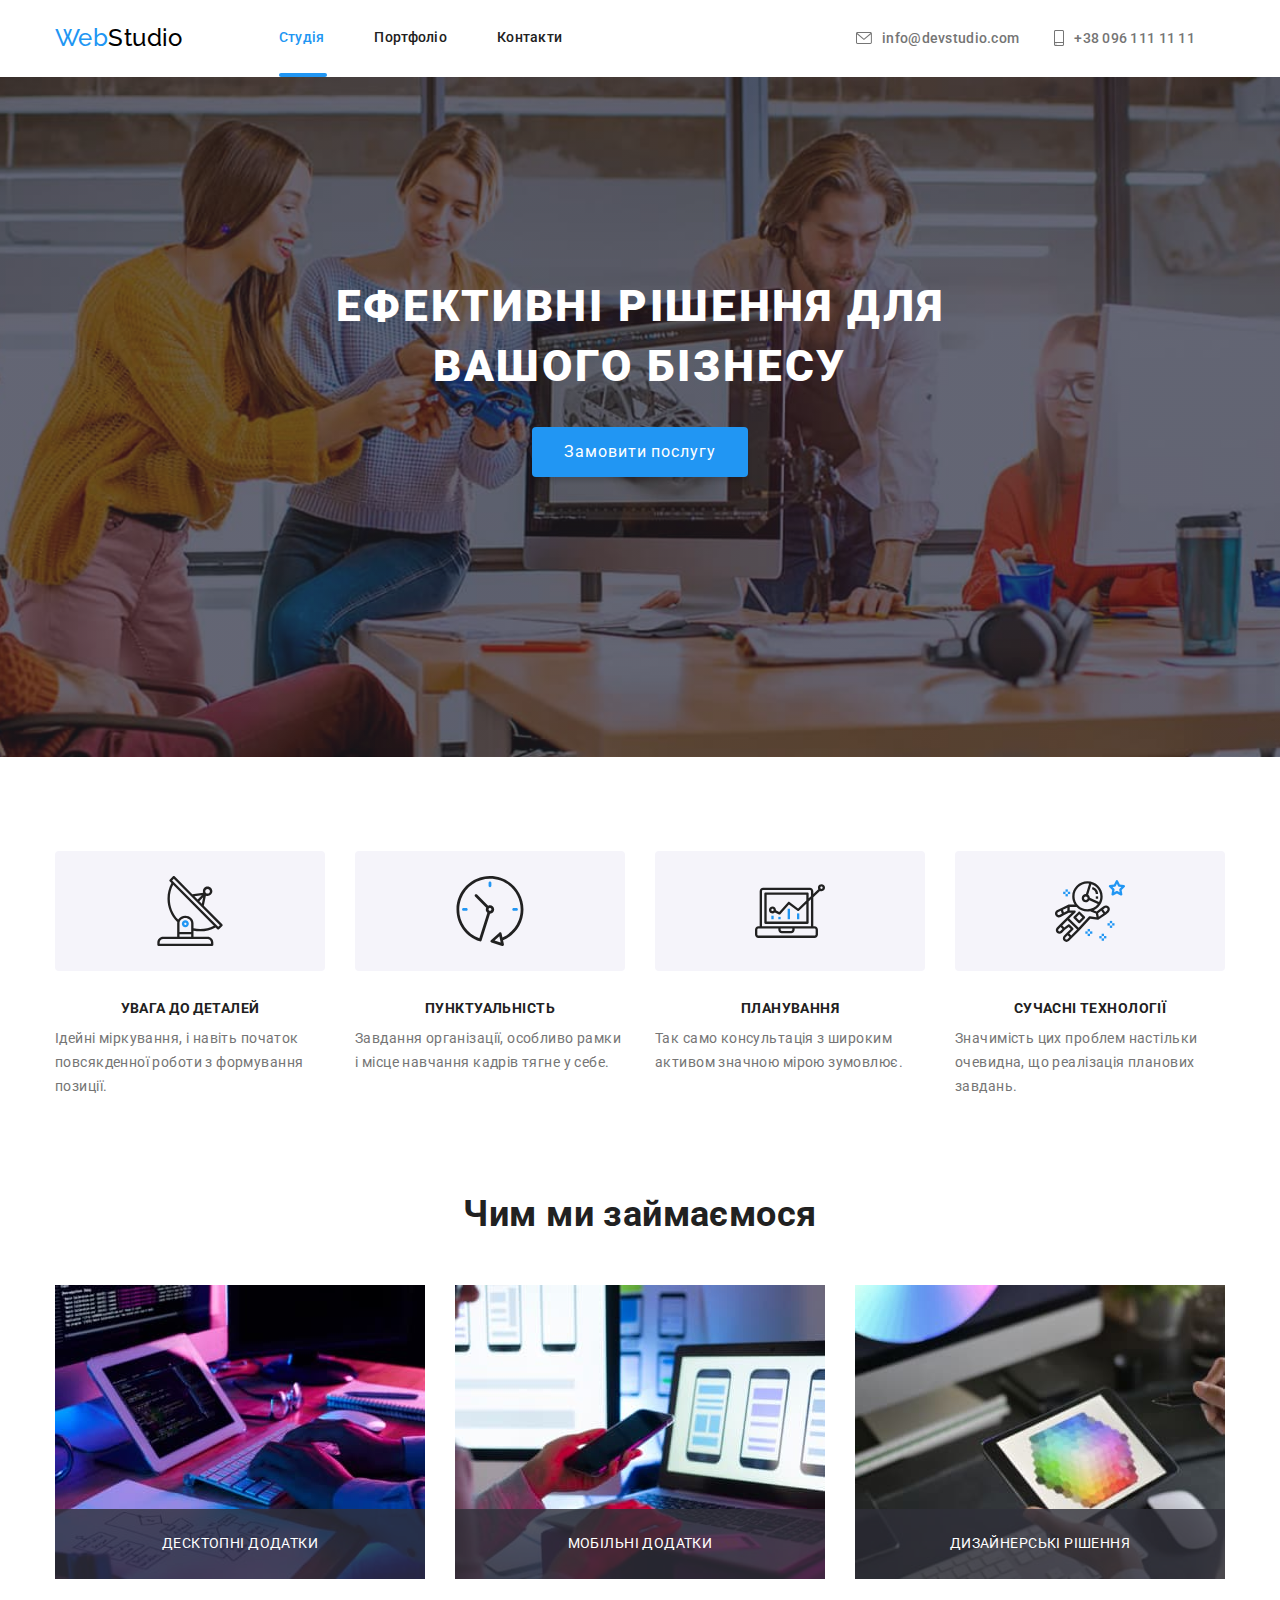
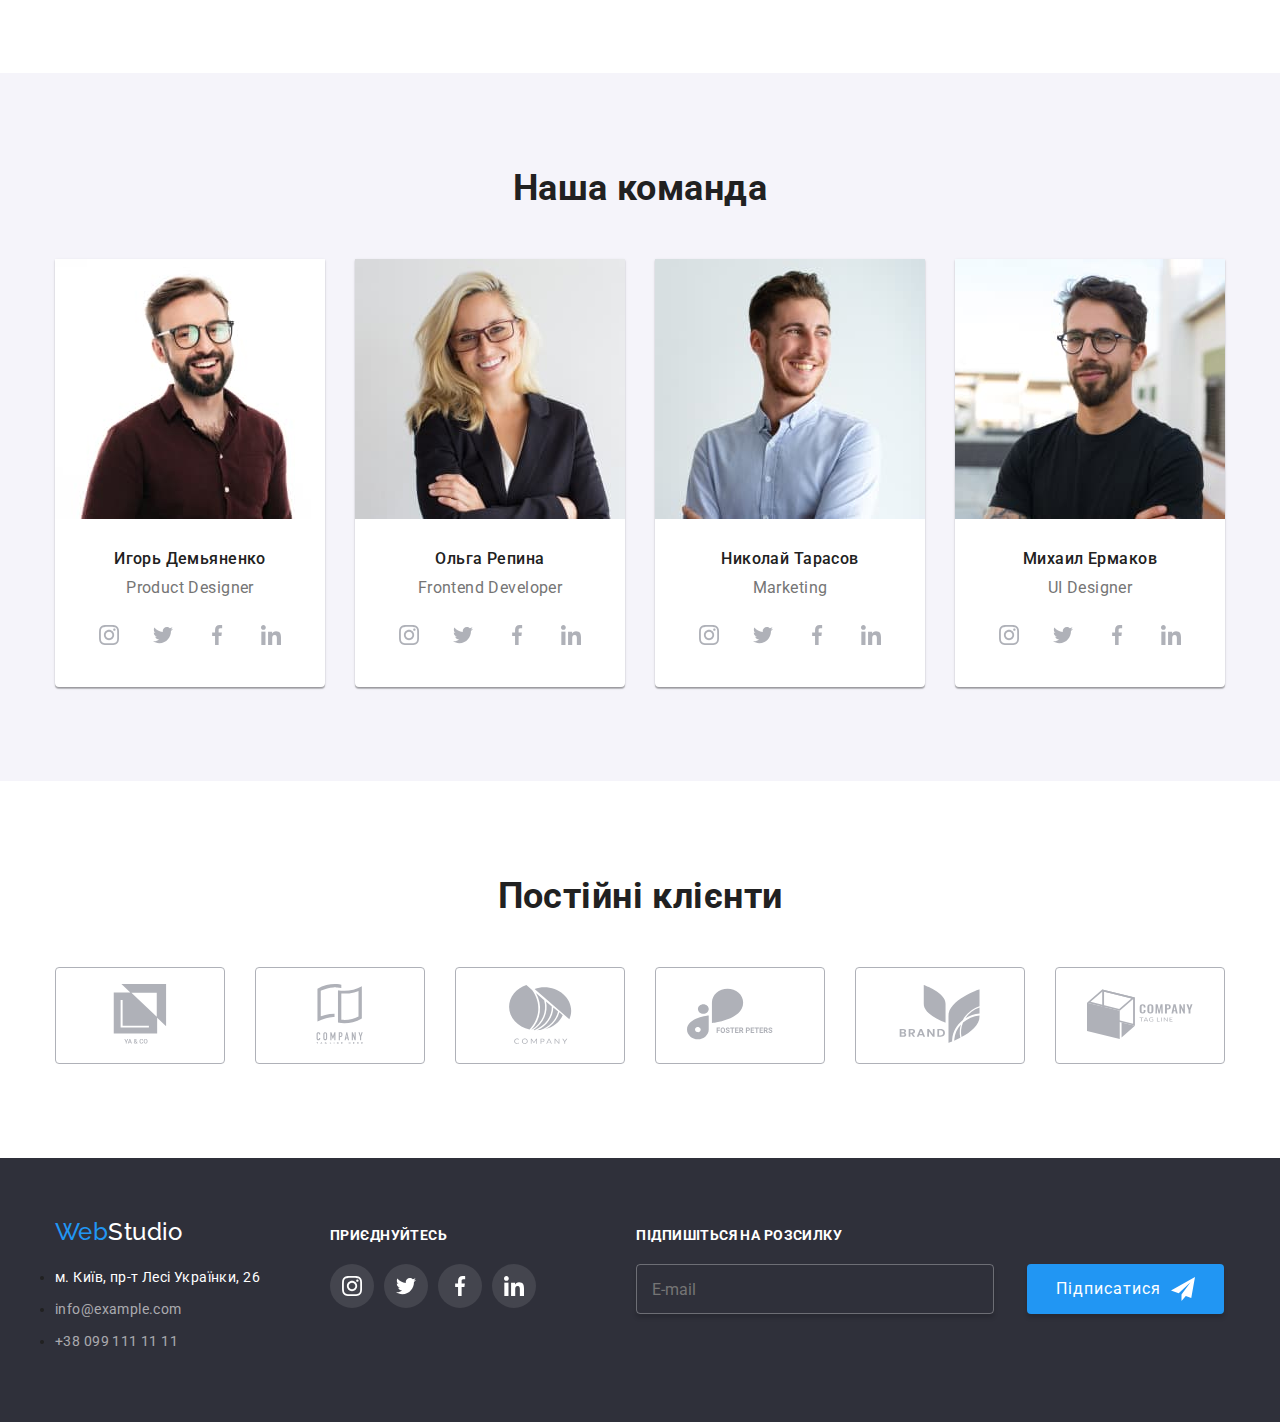
==== commit aca6f95b: "hw-08" ====
--- a/index.html
+++ b/index.html
@@ -37,7 +37,7 @@
 				</nav>
 
 				<button type="button" class="mobile-menu-open" data-menu-open>
-					<svg class="mobile-menu-open_icon" width="24" height="24">
+					<svg class="mobile-menu-open_icon" width="24px" height="24px">
 						<use href="./images/sprite.svg#icon-burger"></use>
 					</svg>
 				</button>
@@ -173,19 +173,37 @@
 					<ul class="about list">
 						<li class="about__item">
 							<div class="about__thumb">
-								<img src="./images/staff/box1.jpg" alt="Десктопні додатки" width="370" height="294" />
+								<picture>
+								<source
+									srcset="./images/staff/box-1.jpg 1x, ./images/staff/box-1@2x.jpg 2x"
+									media="(min-width: 1200px)"
+								/>
+								<img src="./images/staff/box1.jpg" alt="Десктопні додатки" width="100%" />
+								</picture>
 								<p class="about__overlay">Десктопні додатки</p>
 							</div>
 						</li>
 						<li class="about__item">
 							<div class="about__thumb">
-								<img src="./images/staff/box2.jpg" alt="Мобільні додатки" width="370" height="294" />
+								<picture>
+								<source
+									srcset="../images/staff/box-2.jpg 1x, ../images/staff/box-2@2x.jpg 2x"
+									media="(min-width: 1200px)"
+								/>
+								<img src="./images/staff/box2.jpg" alt="Мобільні додатки" width="100%"/>
+									</picture>
 								<p class="about__overlay">Мобільні додатки</p>
 							</div>
 						</li>
 						<li class="about__item">
 							<div class="about__thumb">
-								<img src="./images/staff/box3.jpg" alt="Дизайнерські рішення" width="370" height="294" />
+								<picture>
+								<source
+									srcset="../images/staff/box-3.jpg 1x, ../images/staff/box-3@2x.jpg 2x"
+									media="(min-width: 1200px)"
+								/>
+								<img src="./images/staff/box3.jpg" alt="Дизайнерські рішення" width="100%" />
+								</picture>
 								<p class="about__overlay">Дизайнерські рішення</p>
 							</div>
 						</li>
--- a/css/main.min.css
+++ b/css/main.min.css
@@ -1 +1 @@
-:root{--primery-text-color: #212121;--secondary-text-color: #757575;--third-text-color: #ffffff;--accent-color: #2196f3;--primery-backgraund-color: #ffffff;--secondary-backgraund-color: #2f303a;--third-backgraund-color: #f5f4fa;--fours-text-color: #afb1b8;--icon-bg-color: rgba(255, 255, 255, 0.1);--overlay-color: rgba(33, 150, 243, 0.9);--second-overlay-color: rgba(47, 48, 58, 0.8);--transithion-duration-function: 250ms cubic-bezier(0.4, 0, 0.2, 1)}.portfolio-filtr,.modal-form-chek-desc,.subscribe__form .subscribe.btn,.social__link,.social__list{display:flex;align-items:center;justify-content:center}h1,h2,h3,h4,p{margin-top:0;margin-bottom:0}ul,ol{margin-top:0;margin-bottom:0;padding-left:0}img{display:block}button{cursor:pointer;border:none}.list{list-style:none}.link{text-decoration:none}body{font-family:"Roboto",sans-serif;font-size:14px;letter-spacing:.03em;color:var(--primery-text-color);background-color:var(--primery-backgraund-color)}.container{padding-left:15px;padding-right:15px;margin-left:auto;margin-right:auto}@media screen and (min-width: 480px){.container{width:480px}}@media screen and (min-width: 768px){.container{width:768px}}@media screen and (min-width: 1200px){.container{width:1200px}}@media screen and (max-width: 1199px){.section{padding-top:60px;padding-bottom:60px}}@media screen and (min-width: 1200px){.section{padding-top:94px;padding-bottom:94px}}.section-title{margin-bottom:50px;font-size:36px;line-height:1.17;text-align:center}.logo-black{color:#000}.logo-white{color:var(--third-text-color)}@media screen and (max-width: 767px){.logo{font-weight:700;font-family:"Raleway";font-size:24px;line-height:1.17;color:var(--accent-color)}}@media screen and (min-width: 768px){.logo{font-weight:500;margin-right:87px;font-family:"Raleway";font-size:24px;line-height:1.17;color:var(--accent-color)}}@media screen and (min-width: 1200px){.logo{margin-right:96px}}@media screen and (max-width: 767px){.menu{display:none}.mobile-menu-open{background-color:rgba(0,0,0,0);border:none;padding:0;line-height:0}}.page-header{position:relative;padding-top:16px;padding-bottom:16px}.page-header .container{display:flex;justify-content:space-between;margin-left:auto;margin-right:auto}@media screen and (min-width: 768px){.mobile-menu{display:none}.mobile-menu-open{display:none}.page-nav{display:flex}.menu{display:flex;align-items:center}.menu__link{display:flex;align-items:center;margin-left:auto;font-weight:500;line-height:1.14;letter-spacing:.02em;color:var(--primery-text-color);transition:color var(--transithion-duration-function)}.menu__link.contact{color:var(--secondary-text-color);font-size:12px;line-height:1.17}.menu__link:hover,.menu__link:focus{color:var(--accent-color)}.menu__icon{margin-right:10px;fill:currentColor}.menu.adress{flex-wrap:wrap;justify-content:flex-start;gap:5px}.menu.nav{margin-right:96px}.menu.nav .menu__item:not(:last-child){margin-right:50px}.menu__item .current{color:var(--accent-color)}.menu__item .current::after{position:absolute;bottom:0;display:block;cursor:auto;content:"";width:48px;height:4px;background-color:currentColor;border-radius:2px}.border{border-top:1px solid #ececec}}@media screen and (min-width: 1200px){.page-header{padding-top:24px;padding-bottom:25px}.menu__link.contact{font-size:14px;margin-right:30px}}@media screen and (max-width: 767px){.mobile-menu{position:fixed;width:100%;height:100%;top:0;left:0;z-index:1000;background-color:var(--primery-backgraund-color);opacity:0;visibility:hidden;pointer-events:none;transition:var(--transithion-duration-function)}.mobile-menu.is-open{opacity:1;visibility:visible;pointer-events:auto}.mobile-menu_container{position:relative;padding-left:25px;padding-top:48px;padding-bottom:48px}.mobile-menu_close-btn{position:absolute;top:10px;right:15px;background-color:rgba(0,0,0,0);border:0;padding:0;line-height:0}.mobile-menu_close-btn:active{fill:var(--accent-color)}.container.mobile-menu_container{display:block}.mobile-menu-nav{display:flex;flex-direction:column;gap:32px;margin-bottom:302px}.mobile-menu-nav__link{font-weight:500;font-size:40px;line-height:1.175;letter-spacing:.02em;color:var(--primery-text-color)}.mobile-menu-nav__item .current{color:var(--accent-color)}.mobile-menu-adress{display:flex;flex-direction:column;gap:32px;margin-bottom:64px}.mobile-menu-adress__link{font-weight:500;font-size:34px;line-height:1.18;letter-spacing:.02em;color:var(--secondary-text-color)}.mobile-menu-adress__link.tel{color:var(--accent-color)}.mobile-menu-social{display:flex;gap:20px}.mobile-menu-social_link{font-weight:500;font-size:18px;line-height:1.22;letter-spacing:.02em;color:var(--accent-color)}.mobile-menu-social_item:not(:last-child)::after{content:"";width:22px;height:0px;border:1px solid rgba(33,33,33,.2);transform:rotate(90deg);margin-left:10px}}.footer{background-color:var(--secondary-backgraund-color)}.footer .logo{display:block;margin-right:0px;margin-bottom:20px}.footer__address-social{text-align:center}.footer__adress-linkmap{font-style:normal;line-height:1.71;color:var(--third-text-color)}.footer__link{margin-bottom:8px;font-weight:400;font-size:14px;line-height:1.71;letter-spacing:.03em}.adress__link{font-style:normal;line-height:1.71;color:rgba(255,255,255,.6);transition:color var(--transithion-duration-function)}.adress__link:not(:last-child){display:block;margin-bottom:9px}.adress__link:hover,.adress__link.adress__link:focus{color:var(--accent-color)}@media screen and (max-width: 767px){.footer{padding-top:60px;padding-bottom:60px}.footer__address-social{display:flex;flex-direction:column;gap:60px}.social{margin-top:60px}}@media screen and (min-width: 768px){.footer{padding-top:60px;padding-bottom:60px}.footer__address-social{display:flex;flex-direction:column;gap:60px}.footer__address-social .footer__logo{display:flex;justify-content:space-evenly;align-items:baseline}}@media screen and (min-width: 1200px){.footer__address-social{display:flex;flex-wrap:nowrap;flex-direction:row;text-align:left;margin-left:auto;margin-right:auto}.footer__address-social .footer__logo{display:flex;gap:70px}}@media screen and (min-width: 1200px){.footer__address-social{display:flex;align-items:baseline;justify-content:space-between}}.social__title{margin-bottom:20px;font-size:14px;line-height:1.14;text-transform:uppercase;font-style:normal;color:var(--third-text-color)}.social__list{gap:10px}.social__link{width:44px;height:44px;border-radius:50%;flex-wrap:wrap;fill:var(--third-text-color);transition:background-color var(--transithion-duration-function)}.social__link:hover,.social__link:focus{background:var(--accent-color)}.social__item{display:flex;flex-wrap:wrap;width:44px;height:44px;border-radius:50%;background:var(--icon-bg-color)}.social__item-logo{width:20px;height:20px}.subscribe__title{font-weight:700;font-size:14px;line-height:1.14;text-transform:uppercase;margin-bottom:20px;color:#fff}.subscribe__input-field{margin-right:12px}.subscribe__form-input{width:100%;height:50px;padding:16px 15px;font-size:16px;line-height:1.2;background-color:var(--background);background:rgba(0,0,0,0);color:var(--third-text-color);outline:none;cursor:pointer;border:1px solid rgba(255,255,255,.3);box-shadow:0px 4px 4px rgba(0,0,0,.15);border-radius:4px;transition:border 250ms cubic-bezier(0.4, 0, 0.2, 1)}.subscribe .btn{font-size:16px;line-height:1.88;letter-spacing:.06em;padding-top:10px;padding-bottom:10px;padding-right:62px;padding-left:28px;background:var(--accent-color);border-radius:4px;color:var(--third-text-color);box-shadow:0px 4px 4px rgba(0,0,0,.15);transition:background-color var(--transithion-duration-function)}.subscribe .btn:active{background-color:#188ce8}.subscribe__form.form-input:focus{outline:none;border:1px solid var(--accent-color)}.subscribe__form.form-input::placeholder{color:rgba(255,255,255,.6)}.subscribe__form .subscribe.btn{padding:10px 29px;gap:10px}.link-svg{fill:var(--third-text-color)}@media screen and (max-width: 767px){.subscribe__form-fields{display:flex;flex-direction:column;gap:20px;border:none;padding:0}.subscribe .btn{font-size:16px;line-height:1.88;letter-spacing:.06em;padding-top:10px;padding-bottom:10px;padding-right:31px;padding-left:13px;background:var(--accent-color);border-radius:4px;color:var(--third-text-color);box-shadow:0px 4px 4px rgba(0,0,0,.15);transition:background-color var(--transithion-duration-function);margin-left:auto;margin-right:auto;width:max-content}.subscribe .btn:active{background-color:#188ce8}}@media screen and (min-width: 768px){.subscribe__form{margin-left:166px;margin-right:152px}.subscribe__form-fields{display:flex;flex-direction:column;gap:20px;border:none;padding:0}.subscribe .btn{font-size:16px;line-height:1.88;letter-spacing:.06em;padding-top:10px;padding-bottom:10px;padding-right:31px;padding-left:13px;background:var(--accent-color);border-radius:4px;color:var(--third-text-color);box-shadow:0px 4px 4px rgba(0,0,0,.15);transition:background-color var(--transithion-duration-function);margin-left:110px;margin-right:110px}.subscribe .btn:active{background-color:#188ce8}}@media screen and (min-width: 1200px){.subscribe__form-input{width:358px}.subscribe__form{margin-left:auto;margin-right:auto}.subscribe__form-fields{display:flex;flex-direction:row;border:none;padding:0}.subscribe .btn{font-size:16px;line-height:1.88;letter-spacing:.06em;padding-top:10px;padding-bottom:10px;padding-right:31px;padding-left:13px;background:var(--accent-color);border-radius:4px;color:var(--third-text-color);box-shadow:0px 4px 4px rgba(0,0,0,.15);transition:background-color var(--transithion-duration-function);margin-left:1px;margin-right:1px}.subscribe .btn:active{background-color:#188ce8}}.overlay{position:absolute;top:0;left:0;padding-top:63px;padding-bottom:63px;padding-left:24px;padding-right:24px;width:100%;height:100%;overflow:auto;transform:translate(0, 100%);transition:transform var(--transithion-duration-function);background-color:var(--overlay-color);color:#fff;font-size:18px;line-height:1.56}.visually-hidden{position:absolute;width:1px;height:1px;margin:-1px;border:0;padding:0;white-space:nowrap;clip-path:inset(100%);clip:rect(0 0 0 0);overflow:hidden}.backdrop.is-hidden{opacity:0;visibility:hidden;pointer-events:none}.backdrop{position:fixed;z-index:100;top:0;left:0;width:100%;height:100%;background-color:rgba(0,0,0,.2);transition:opacity var(--transithion-duration-function),visability var(--transithion-duration-function)}.close-modal-btn{position:absolute;top:8px;right:8px;display:flex;align-items:center;justify-content:center;width:30px;height:30px;border-radius:50%;background-color:rgba(0,0,0,0);border:1px solid rgba(0,0,0,.1);padding:0;transition:border-color var(--tra)}.close-modal-btn:hover,.close-modal-btn:focus{border-color:var(--accent-color)}.close-modal-btn:hover .modal-close-btn-icon,.close-modal-btn:focus .modal-close-btn-icon{fill:var(--accent-color)}@media screen and (max-width: 479px){.modal{position:absolute;top:50%;left:50%;transform:translate(-50%, -50%);width:100%;background-color:var(--primery-backgraund-color);padding:40px}}@media screen and (min-width: 480px){.modal{position:absolute;top:50%;left:50%;transform:translate(-50%, -50%);width:450px;background-color:var(--primery-backgraund-color);padding:40px}}@media screen and (min-width: 1200px){.modal{width:528px}}.modal-title{margin-bottom:12px;font-size:20px;line-height:1.15;letter-spacing:.03em;text-align:center}.modal-form{display:flex;flex-direction:column}.modal-form-filed{margin-bottom:10px}.modal-form-filed.user-policy-field{margin-bottom:20px}.modal-form-input-desc{display:block;font-size:12px;line-height:1.17;letter-spacing:.01em;color:var(--secondary-text-color);margin-bottom:4px}.modal-form-input-wrapper{display:block;position:relative}.modal-form-input{width:100%;height:40px;border:1px solid rgba(33,33,33,.2);border-radius:4px;padding-left:42px;color:#000;transition:border-color var(--transithion-duration-function)}.modal-form-input:focus{outline:none;border:1px solid var(--accent-color)}.user-name-icon{position:absolute;top:50%;left:12px;transform:translateY(-50%);transition:fill var(--transithion-duration-function)}.modal-form-input:focus+.user-name-icon{fill:var(--accent-color)}.modal-form-massage{display:block;resize:none;width:100%;height:120px;padding:12px 16px;border:1px solid rgba(33,33,33,.2);border-radius:4px;transition:border-color var(--transithion-duration-function)}.modal-form-massage:focus{outline:none;border-color:var(--accent-color)}.modal-form-massage::placeholder{color:rgba(117,117,117,.5)}.modal-form-chek-desc{margin-bottom:30px;font-style:normal;font-weight:400;font-size:12px;line-height:1.71;color:var(--secondary-text-color)}.modal-form-chek-desc::before{content:"";display:block;width:16px;height:15px;margin-right:8px;cursor:pointer;border:2px solid var(--primery-text-color);border-radius:2px}.modal-form-chek:checked+.modal-form-chek-desc::before{border:none;border:2px solid var(--accent-color);background-color:var(--accent-color);background-image:url(../images/checkicon.svg);background-size:cover}.modal-form-chek:focus+.modal-form-chek-desc::before{border:none;border:2px solid var(--accent-color);background-color:var(--accent-color);background-image:url(../images/checkicon.svg);background-size:cover}.modal-form-chek-desc-link{color:var(--accent-color)}.modal-form-submit{align-self:center;font-size:16px;line-height:1.88;letter-spacing:.06em;padding-top:10px;padding-bottom:10px;padding-right:52px;padding-left:52px;background:var(--accent-color);border-radius:4px;color:var(--third-text-color);box-shadow:0px 4px 4px rgba(0,0,0,.15);transition:background-color var(--transithion-duration-function)}.modal-form-submit:active{background-color:#188ce8;box-shadow:0px 4px 4px rgba(0,0,0,.15);border-radius:4px}@media screen and (min-width: 1200px){.modal-form-chek-desc{font-size:14px}}.hero{margin-left:auto;margin-right:auto;padding-top:118px;padding-bottom:118px;text-align:center;background-size:cover;background-repeat:no-repeat;background-position:center;max-width:1600px;background-color:var(--secondary-backgraund-color)}.hero__title{margin-left:auto;margin-right:auto;font-weight:900;font-size:26px;line-height:1.615;letter-spacing:.06em;text-transform:uppercase;color:var(--third-text-color)}.hero.btn{margin-top:30px;font-size:16px;line-height:1.88;letter-spacing:.06em;padding-top:10px;padding-bottom:10px;padding-right:32px;padding-left:32px;background:var(--accent-color);border-radius:4px;color:var(--third-text-color);box-shadow:0px 4px 4px rgba(0,0,0,.15);transition:background-color var(--transithion-duration-function)}.hero.btn:active{background-color:#188ce8;box-shadow:0px 4px 4px rgba(0,0,0,.15);border-radius:4px}@media screen and (max-width: 767px){.hero{background-image:linear-gradient(to right, rgba(47, 48, 58, 0.4), rgba(47, 48, 58, 0.4)),url("../images/hero/hero-mobile.jpg")}.hero .hero_title{width:auto}}@media screen and (max-width: 767px)and (min-device-pixel-ratio: 2)and (max-width: 767px),screen and (max-width: 767px)and (min-resolution: 192dpi)and (max-width: 767px),screen and (max-width: 767px)and (min-resolution: 2dppx)and (max-width: 767px){.hero{background-image:linear-gradient(to right, rgba(47, 48, 58, 0.4), rgba(47, 48, 58, 0.4)),url("../images/hero/hero-mobile@2x.jpg")}}@media screen and (min-width: 768px){.hero{background-image:linear-gradient(to right, rgba(47, 48, 58, 0.4), rgba(47, 48, 58, 0.4)),url("../images/hero/hero-tablet.jpg")}.hero .hero__title{width:360px}}@media screen and (min-width: 768px)and (min-device-pixel-ratio: 2)and (min-width: 768px),screen and (min-width: 768px)and (min-resolution: 192dpi)and (min-width: 768px),screen and (min-width: 768px)and (min-resolution: 2dppx)and (min-width: 768px){.hero{background-image:linear-gradient(to right, rgba(47, 48, 58, 0.4), rgba(47, 48, 58, 0.4)),url("../images/hero/hero-tablet@2x.jpg")}}@media screen and (min-width: 1200px){.hero{padding-top:200px;padding-bottom:280px;background-image:linear-gradient(to right, rgba(47, 48, 58, 0.4), rgba(47, 48, 58, 0.4)),url("../images/hero/hero-desktop.jpg")}.hero .hero__title{width:696px;font-size:44px;line-height:1.36}}@media screen and (min-width: 1200px)and (min-device-pixel-ratio: 2)and (min-width: 1200px),screen and (min-width: 1200px)and (min-resolution: 192dpi)and (min-width: 1200px),screen and (min-width: 1200px)and (min-resolution: 2dppx)and (min-width: 1200px){.hero{background-image:linear-gradient(to right, rgba(47, 48, 58, 0.4), rgba(47, 48, 58, 0.4)),url("../images/hero/hero-desktop@2x.jpg")}}@media screen and (max-width: 767px){.features__item{margin-bottom:30px}.features__link{display:flex;align-items:center;justify-content:center;flex-wrap:wrap;height:120px;background:var(--third-backgraund-color);border-radius:4px;margin-bottom:30px}.features.title{margin-bottom:10px;font-size:14px;line-height:1.14;text-align:center;text-transform:uppercase}.features.text{line-height:1.71;font-style:normal;color:var(--secondary-text-color)}.features.link-icon{display:flex;flex-wrap:wrap;width:70px;height:70px}}@media screen and (min-width: 768px){.features{display:flex;flex-wrap:wrap;gap:30px}.features__item{flex-basis:calc((100% - 30px)/2)}.features__link{display:flex;align-items:center;justify-content:center;flex-wrap:wrap;height:120px;background:var(--third-backgraund-color);border-radius:4px;margin-bottom:30px}.features.title{margin-bottom:10px;font-size:14px;line-height:1.14;justify-content:center;text-transform:uppercase}.features.text{line-height:1.71;font-style:normal;color:var(--secondary-text-color)}.features.link-icon{display:flex;flex-wrap:wrap;width:70px;height:70px}}@media screen and (min-width: 1200px){.features{display:flex;flex-wrap:nowrap;gap:30px}.features__item{flex-basis:calc((100% - 90px)/4)}}@media screen and (max-width: 1199px){.about{display:none}}@media screen and (min-width: 1200px){.about{padding-top:0px;display:flex;gap:30px}.about__item{flex-basis:calc((100% - 60px)/3)}.about__thumb{position:relative}.about__overlay{position:absolute;bottom:0;left:0;padding-top:27px;padding-bottom:27px;width:100%;height:23.8095238095%;line-height:1.14;text-align:center;text-transform:uppercase;color:var(--primery-backgraund-color);background-color:var(--second-overlay-color)}}@media screen and (max-width: 767px){.team{background-color:var(--third-backgraund-color)}.team.list{text-align:center}.team__item{background-color:var(--primery-backgraund-color);box-shadow:0px 1px 3px rgba(0,0,0,.12),0px 1px 1px rgba(0,0,0,.14),0px 2px 1px rgba(0,0,0,.2);border-radius:0px 0px 4px 4px}.team__item:not(:last-child){margin-bottom:30px}.team__man{padding-top:30px;font-weight:500;font-size:16px;line-height:1.19;text-align:center}.team__title{margin-top:10px;margin-bottom:16px;font-size:16px;line-height:1.19;text-align:center;color:var(--secondary-text-color)}.team__social{display:flex;gap:10px;justify-content:center;margin:0px;padding-bottom:30px}.team__social-link{display:flex;align-items:center;justify-content:center;width:44px;height:44px;border-radius:50%;fill:var(--fours-text-color);transition:fill var(--transithion-duration-function),background-color var(--transithion-duration-function)}.team__social-link:hover,.team__social-link:focus{fill:var(--primery-backgraund-color);background-color:var(--accent-color)}.team__social-icon{width:20px;height:20px}}@media screen and (min-width: 768px){.team{background-color:var(--third-backgraund-color)}.team.list{display:flex;flex-wrap:wrap;gap:30px}.team__item{background-color:var(--primery-backgraund-color);flex-basis:calc((100% - 30px)/2);box-shadow:0px 1px 3px rgba(0,0,0,.12),0px 1px 1px rgba(0,0,0,.14),0px 2px 1px rgba(0,0,0,.2);border-radius:0px 0px 4px 4px}.team__man{padding-top:30px;font-weight:500;font-size:16px;line-height:1.19;text-align:center}.team__title{margin-top:10px;margin-bottom:16px;font-size:16px;line-height:1.19;text-align:center;color:var(--secondary-text-color)}.team__social{display:flex;gap:10px;justify-content:center;margin:0px;padding-bottom:30px}.team__social-link{display:flex;align-items:center;justify-content:center;width:44px;height:44px;border-radius:50%;fill:var(--fours-text-color);transition:fill var(--transithion-duration-function),background-color var(--transithion-duration-function)}.team__social-link:hover,.team__social-link:focus{fill:var(--primery-backgraund-color);background-color:var(--accent-color)}.team__social-icon{width:20px;height:20px}}@media screen and (min-width: 1200px){.team__item{flex-basis:calc((100% - 90px)/4)}}@media screen and (max-width: 767px){.clients{display:flex;flex-wrap:wrap;gap:30px;justify-content:center}.clients__item{flex-basis:calc((100% - 30px)/2);padding-top:16px;padding-bottom:16px;text-align:center;border-radius:4px;border:1px solid var(--fours-text-color)}.clients__link{margin-left:auto;margin-right:auto;width:170px;height:92px;fill:var(--fours-text-color);transition:fill var(--transithion-duration-function),border var(--transithion-duration-function)}.clients__link:hover,.clients__link:focus{fill:var(--accent-color);border:1px solid var(--accent-color)}.clients__icon{width:106px;height:60px}}@media screen and (min-width: 768px){.clients{display:flex;flex-wrap:wrap;gap:30px;justify-content:center}.clients__item{flex-basis:calc((100% - 60px)/3);padding-top:16px;padding-bottom:16px;text-align:center;border-radius:4px;border:1px solid var(--fours-text-color)}.clients__link{margin-left:auto;margin-right:auto;width:170px;height:92px;fill:var(--fours-text-color);transition:fill var(--transithion-duration-function),border var(--transithion-duration-function)}.clients__link:hover,.clients__link:focus{fill:var(--accent-color);border:1px solid var(--accent-color)}.clients__icon{width:106px;height:60px}}@media screen and (min-width: 1200px){.clients__item{flex-basis:calc((100% - 150px)/6)}}.portfolio-filtr{margin-bottom:50px;outline:#757575}.portfolio-filtr__item:not(:last-child){margin-right:8px}.portfolio.btn{font-family:"Roboto";font-style:normal;font-weight:500;font-size:16px;line-height:1.62;text-align:center;letter-spacing:.03em;transition:background var(--transithion-duration-function),color var(--transithion-duration-function),box-shadow var(--transithion-duration-function);padding-top:6px;padding-bottom:6px;padding-right:22px;padding-left:22px;background:var(--third-backgraund-color);border-radius:4px}.portfolio.btn.current{color:var(--third-text-color);background:var(--accent-color)}.portfolio.btn:hover,.portfolio.btn:focus{background:var(--accent-color);color:var(--third-text-color);box-shadow:0px 3px 1px rgba(0,0,0,.1),0px 1px 2px rgba(0,0,0,.08),0px 2px 2px rgba(0,0,0,.12);border-radius:4px}@media screen and (max-width: 767px){.portfolio-filtr{flex-wrap:wrap;justify-content:start;row-gap:15px;margin-right:116px}.portfolio-list{display:block}.portfolio-list__items{border:1px solid #ececec;margin-bottom:30px}.portfolio-list__link{display:block;background-color:var(--primery-backgraund-color);transition:box-shadow var(--transithion-duration-function)}.portfolio-list__link:hover,.portfolio-list__link:focus{box-shadow:0px 1px 1px rgba(0,0,0,.12),0px 4px 4px rgba(0,0,0,.06),1px 4px 6px rgba(0,0,0,.16)}.portfolio-list__link:hover .overlay,.portfolio-list__link:focus .overlay{transform:translate(0, 0)}.portfolio-list__thumb{position:relative;overflow:hidden}.portfolio-list__name{padding-top:20px;padding-left:24px;margin-bottom:2px;font-size:18px;line-height:2;letter-spacing:.06em;color:var(--primery-text-color)}.portfolio-list__namefiltr{padding-bottom:20px;padding-left:24px;font-size:16px;line-height:1.88;color:var(--secondary-text-color)}}@media screen and (min-width: 768px){.portfolio-list{display:flex;flex-wrap:wrap;gap:30px}.portfolio-list__items{width:calc((100% - 30px)/2);border:1px solid #ececec}.portfolio-list__link{display:block;background-color:var(--primery-backgraund-color);transition:box-shadow var(--transithion-duration-function)}.portfolio-list__link:hover,.portfolio-list__link:focus{box-shadow:0px 1px 1px rgba(0,0,0,.12),0px 4px 4px rgba(0,0,0,.06),1px 4px 6px rgba(0,0,0,.16)}.portfolio-list__link:hover .overlay,.portfolio-list__link:focus .overlay{transform:translate(0, 0)}.portfolio-list__thumb{position:relative;overflow:hidden}.portfolio-list__name{padding-top:20px;padding-left:24px;margin-bottom:2px;font-size:18px;line-height:2;letter-spacing:.06em;color:var(--primery-text-color)}.portfolio-list__namefiltr{padding-bottom:20px;padding-left:24px;font-size:16px;line-height:1.88;color:var(--secondary-text-color)}}@media screen and (min-width: 1200px){.portfolio-list{display:flex;flex-wrap:wrap;gap:30px}.portfolio-list__items{width:calc((100% - 60px)/3)}}/*# sourceMappingURL=main.min.css.map */+:root{--primery-text-color: #212121;--secondary-text-color: #757575;--third-text-color: #ffffff;--accent-color: #2196f3;--primery-backgraund-color: #ffffff;--secondary-backgraund-color: #2f303a;--third-backgraund-color: #f5f4fa;--fours-text-color: #afb1b8;--icon-bg-color: rgba(255, 255, 255, 0.1);--overlay-color: rgba(33, 150, 243, 0.9);--second-overlay-color: rgba(47, 48, 58, 0.8);--transithion-duration-function: 250ms cubic-bezier(0.4, 0, 0.2, 1)}.portfolio-filtr,.modal-form-chek-desc,.subscribe__form .subscribe.btn,.social__link,.social__list{display:flex;align-items:center;justify-content:center}h1,h2,h3,h4,p{margin-top:0;margin-bottom:0}ul,ol{margin-top:0;margin-bottom:0;padding-left:0}img{display:block}button{cursor:pointer;border:none}.list{list-style:none}.link{text-decoration:none}body{font-family:"Roboto",sans-serif;font-size:14px;letter-spacing:.03em;color:var(--primery-text-color);background-color:var(--primery-backgraund-color)}.container{padding-left:15px;padding-right:15px;margin-left:auto;margin-right:auto}@media screen and (min-width: 480px){.container{width:480px}}@media screen and (min-width: 768px){.container{width:768px}}@media screen and (min-width: 1200px){.container{width:1200px}}@media screen and (max-width: 1199px){.section{padding-top:60px;padding-bottom:60px}}@media screen and (min-width: 1200px){.section{padding-top:94px;padding-bottom:94px}}.section-title{margin-bottom:50px;font-size:36px;line-height:1.17;text-align:center}.logo-black{color:#000}.logo-white{color:var(--third-text-color)}@media screen and (max-width: 767px){.logo{font-weight:700;font-family:"Raleway";font-size:24px;line-height:1.17;color:var(--accent-color)}}@media screen and (min-width: 768px){.logo{font-weight:500;margin-right:87px;font-family:"Raleway";font-size:24px;line-height:1.17;color:var(--accent-color)}}@media screen and (min-width: 1200px){.logo{margin-right:96px}}@media screen and (max-width: 767px){.menu{display:none}.mobile-menu-open{background-color:rgba(0,0,0,0);border:none;padding:0;line-height:0}}.page-header{position:relative;padding-top:16px;padding-bottom:16px}.page-header .container{display:flex;justify-content:space-between;margin-left:auto;margin-right:auto}@media screen and (min-width: 768px){.mobile-menu{display:none}.mobile-menu-open{display:none}.page-nav{display:flex}.menu{display:flex;align-items:center}.menu__link{display:flex;align-items:center;margin-left:auto;font-weight:500;line-height:1.14;letter-spacing:.02em;color:var(--primery-text-color);transition:color var(--transithion-duration-function)}.menu__link.contact{color:var(--secondary-text-color);font-size:12px;line-height:1.17}.menu__link:hover,.menu__link:focus{color:var(--accent-color)}.menu__icon{margin-right:10px;fill:currentColor}.menu.adress{flex-wrap:wrap;justify-content:flex-start;gap:5px}.menu.nav{margin-right:96px}.menu.nav .menu__item:not(:last-child){margin-right:50px}.menu__item .current{color:var(--accent-color)}.menu__item .current::after{position:absolute;bottom:0;display:block;cursor:auto;content:"";width:48px;height:4px;background-color:currentColor;border-radius:2px}.border{border-top:1px solid #ececec}}@media screen and (min-width: 1200px){.page-header{padding-top:24px;padding-bottom:25px}.menu__link.contact{font-size:14px;margin-right:30px}}@media screen and (max-width: 767px){.mobile-menu{position:fixed;width:100%;height:100%;top:0;left:0;z-index:1000;background-color:var(--primery-backgraund-color);opacity:0;visibility:hidden;pointer-events:none;transition:var(--transithion-duration-function)}.mobile-menu.is-open{opacity:1;visibility:visible;pointer-events:auto}.mobile-menu_container{position:relative;padding-left:25px;padding-top:48px;padding-bottom:48px}.mobile-menu_close-btn{position:absolute;top:10px;right:15px;background-color:rgba(0,0,0,0);border:0;padding:0;line-height:0}.mobile-menu_close-btn:active{fill:var(--accent-color)}.container.mobile-menu_container{display:block}.mobile-menu-nav{display:flex;flex-direction:column;gap:32px;margin-bottom:302px}.mobile-menu-nav__link{font-weight:500;font-size:40px;line-height:1.175;letter-spacing:.02em;color:var(--primery-text-color)}.mobile-menu-nav__item .current{color:var(--accent-color)}}.mobile-menu-adress{display:flex;flex-direction:column;gap:32px;margin-bottom:64px}.mobile-menu-adress__link{font-weight:500;font-size:34px;line-height:1.18;letter-spacing:.02em;color:var(--secondary-text-color)}.mobile-menu-adress__link.tel{color:var(--accent-color)}.mobile-menu-social{display:flex;flex-wrap:wrap;gap:20px}.mobile-menu-social_link{font-weight:500;font-size:18px;line-height:1.22;letter-spacing:.02em;color:var(--accent-color)}.mobile-menu-social_item:not(:last-child)::after{content:"";width:22px;height:0px;border:1px solid rgba(33,33,33,.2);transform:rotate(90deg);margin-left:10px}@media screen and (max-width: 320px){.mobile-menu-nav{display:flex;flex-direction:column;gap:32px;margin-bottom:302px}.mobile-menu-nav__link{font-weight:500;font-size:20px;line-height:1.175;letter-spacing:.02em;color:var(--primery-text-color)}.mobile-menu-nav__item .current{color:var(--accent-color)}}.footer{background-color:var(--secondary-backgraund-color)}.footer .logo{display:block;margin-right:0px;margin-bottom:20px}.footer__address-social{text-align:center}.footer__adress-linkmap{font-style:normal;line-height:1.71;color:var(--third-text-color)}.footer__link{margin-bottom:8px;font-weight:400;font-size:14px;line-height:1.71;letter-spacing:.03em}.adress__link{font-style:normal;line-height:1.71;color:rgba(255,255,255,.6);transition:color var(--transithion-duration-function)}.adress__link:not(:last-child){display:block;margin-bottom:9px}.adress__link:hover,.adress__link.adress__link:focus{color:var(--accent-color)}@media screen and (max-width: 767px){.footer{padding-top:60px;padding-bottom:60px}.footer__address-social{display:flex;flex-direction:column;gap:60px}.social{margin-top:60px}}@media screen and (min-width: 768px){.footer{padding-top:60px;padding-bottom:60px}.footer__address-social{display:flex;flex-direction:column;gap:60px}.footer__address-social .footer__logo{display:flex;justify-content:space-evenly;align-items:baseline}}@media screen and (min-width: 1200px){.footer__address-social{display:flex;flex-wrap:nowrap;flex-direction:row;text-align:left;margin-left:auto;margin-right:auto}.footer__address-social .footer__logo{display:flex;gap:70px}}@media screen and (min-width: 1200px){.footer__address-social{display:flex;align-items:baseline;justify-content:space-between}}.social__title{margin-bottom:20px;font-size:14px;line-height:1.14;text-transform:uppercase;font-style:normal;color:var(--third-text-color)}.social__list{gap:10px}.social__link{width:44px;height:44px;border-radius:50%;flex-wrap:wrap;fill:var(--third-text-color);transition:background-color var(--transithion-duration-function)}.social__link:hover,.social__link:focus{background:var(--accent-color)}.social__item{display:flex;flex-wrap:wrap;width:44px;height:44px;border-radius:50%;background:var(--icon-bg-color)}.social__item-logo{width:20px;height:20px}.subscribe__title{font-weight:700;font-size:14px;line-height:1.14;text-transform:uppercase;margin-bottom:20px;color:#fff}.subscribe__input-field{margin-right:12px}.subscribe__form-input{width:100%;height:50px;padding:16px 15px;font-size:16px;line-height:1.2;background-color:var(--background);background:rgba(0,0,0,0);color:var(--third-text-color);outline:none;cursor:pointer;border:1px solid rgba(255,255,255,.3);box-shadow:0px 4px 4px rgba(0,0,0,.15);border-radius:4px;transition:border 250ms cubic-bezier(0.4, 0, 0.2, 1)}.subscribe .btn{font-size:16px;line-height:1.88;letter-spacing:.06em;padding-top:10px;padding-bottom:10px;padding-right:62px;padding-left:28px;background:var(--accent-color);border-radius:4px;color:var(--third-text-color);box-shadow:0px 4px 4px rgba(0,0,0,.15);transition:background-color var(--transithion-duration-function)}.subscribe .btn:active{background-color:#188ce8}.subscribe__form.form-input:focus{outline:none;border:1px solid var(--accent-color)}.subscribe__form.form-input::placeholder{color:rgba(255,255,255,.6)}.subscribe__form .subscribe.btn{padding:10px 29px;gap:10px}.link-svg{fill:var(--third-text-color)}@media screen and (max-width: 767px){.subscribe__form-fields{display:flex;flex-direction:column;gap:20px;border:none;padding:0}.subscribe .btn{font-size:16px;line-height:1.88;letter-spacing:.06em;padding-top:10px;padding-bottom:10px;padding-right:31px;padding-left:13px;background:var(--accent-color);border-radius:4px;color:var(--third-text-color);box-shadow:0px 4px 4px rgba(0,0,0,.15);transition:background-color var(--transithion-duration-function);margin-left:auto;margin-right:auto;width:max-content}.subscribe .btn:active{background-color:#188ce8}}@media screen and (min-width: 768px){.subscribe__form{margin-left:166px;margin-right:152px}.subscribe__form-fields{display:flex;flex-direction:column;gap:20px;border:none;padding:0}.subscribe .btn{font-size:16px;line-height:1.88;letter-spacing:.06em;padding-top:10px;padding-bottom:10px;padding-right:31px;padding-left:13px;background:var(--accent-color);border-radius:4px;color:var(--third-text-color);box-shadow:0px 4px 4px rgba(0,0,0,.15);transition:background-color var(--transithion-duration-function);margin-left:110px;margin-right:110px}.subscribe .btn:active{background-color:#188ce8}}@media screen and (min-width: 1200px){.subscribe__form-input{width:358px}.subscribe__form{margin-left:auto;margin-right:auto}.subscribe__form-fields{display:flex;flex-direction:row;border:none;padding:0}.subscribe .btn{font-size:16px;line-height:1.88;letter-spacing:.06em;padding-top:10px;padding-bottom:10px;padding-right:31px;padding-left:13px;background:var(--accent-color);border-radius:4px;color:var(--third-text-color);box-shadow:0px 4px 4px rgba(0,0,0,.15);transition:background-color var(--transithion-duration-function);margin-left:1px;margin-right:1px}.subscribe .btn:active{background-color:#188ce8}}.overlay{position:absolute;top:0;left:0;padding-top:63px;padding-bottom:63px;padding-left:24px;padding-right:24px;width:100%;height:100%;overflow:auto;transform:translate(0, 100%);transition:transform var(--transithion-duration-function);background-color:var(--overlay-color);color:#fff;font-size:18px;line-height:1.56}.visually-hidden{position:absolute;width:1px;height:1px;margin:-1px;border:0;padding:0;white-space:nowrap;clip-path:inset(100%);clip:rect(0 0 0 0);overflow:hidden}.backdrop.is-hidden{opacity:0;visibility:hidden;pointer-events:none}.backdrop{position:fixed;z-index:100;top:0;left:0;width:100%;height:100%;background-color:rgba(0,0,0,.2);transition:opacity var(--transithion-duration-function),visability var(--transithion-duration-function)}.close-modal-btn{position:absolute;top:8px;right:8px;display:flex;align-items:center;justify-content:center;width:30px;height:30px;border-radius:50%;background-color:rgba(0,0,0,0);border:1px solid rgba(0,0,0,.1);padding:0;transition:border-color var(--tra)}.close-modal-btn:hover,.close-modal-btn:focus{border-color:var(--accent-color)}.close-modal-btn:hover .modal-close-btn-icon,.close-modal-btn:focus .modal-close-btn-icon{fill:var(--accent-color)}@media screen and (max-width: 479px){.modal{position:absolute;top:50%;left:50%;transform:translate(-50%, -50%);width:100%;background-color:var(--primery-backgraund-color);padding:40px}}@media screen and (min-width: 480px){.modal{position:absolute;top:50%;left:50%;transform:translate(-50%, -50%);width:450px;background-color:var(--primery-backgraund-color);padding:40px}}@media screen and (min-width: 1200px){.modal{width:528px}}.modal-title{margin-bottom:12px;font-size:20px;line-height:1.5;letter-spacing:.03em;text-align:center}@media screen and (max-width: 1200px){.modal-title{line-height:1.5}}.modal-form{display:flex;flex-direction:column}.modal-form-filed{margin-bottom:10px}.modal-form-filed.user-policy-field{margin-bottom:20px}.modal-form-input-desc{display:block;font-size:12px;line-height:1.17;letter-spacing:.01em;color:var(--secondary-text-color);margin-bottom:4px}.modal-form-input-wrapper{display:block;position:relative}.modal-form-input{width:100%;height:40px;border:1px solid rgba(33,33,33,.2);border-radius:4px;padding-left:42px;color:#000;transition:border-color var(--transithion-duration-function)}.modal-form-input:focus{outline:none;border:1px solid var(--accent-color)}.user-name-icon{position:absolute;top:50%;left:12px;transform:translateY(-50%);transition:fill var(--transithion-duration-function)}.modal-form-input:focus+.user-name-icon{fill:var(--accent-color)}.modal-form-massage{display:block;resize:none;width:100%;height:120px;padding:12px 16px;border:1px solid rgba(33,33,33,.2);border-radius:4px;transition:border-color var(--transithion-duration-function)}.modal-form-massage:focus{outline:none;border-color:var(--accent-color)}.modal-form-massage::placeholder{color:rgba(117,117,117,.5)}.modal-form-chek-desc{margin-bottom:30px;font-style:normal;font-weight:400;font-size:12px;line-height:1.71;color:var(--secondary-text-color)}.modal-form-chek-desc::before{content:"";display:block;width:16px;height:15px;margin-right:8px;cursor:pointer;border:2px solid var(--primery-text-color);border-radius:2px}.modal-form-chek:checked+.modal-form-chek-desc::before{border:none;border:2px solid var(--accent-color);background-color:var(--accent-color);background-image:url(../images/checkicon.svg);background-size:cover}.modal-form-chek:focus+.modal-form-chek-desc::before{border:none;border:2px solid var(--accent-color);background-color:var(--accent-color);background-image:url(../images/checkicon.svg);background-size:cover}.modal-form-chek-desc-link{color:var(--accent-color)}.modal-form-submit{align-self:center;font-size:16px;line-height:1.88;letter-spacing:.06em;padding-top:10px;padding-bottom:10px;padding-right:52px;padding-left:52px;background:var(--accent-color);border-radius:4px;color:var(--third-text-color);box-shadow:0px 4px 4px rgba(0,0,0,.15);transition:background-color var(--transithion-duration-function)}.modal-form-submit:active{background-color:#188ce8;box-shadow:0px 4px 4px rgba(0,0,0,.15);border-radius:4px}@media screen and (min-width: 1200px){.modal-form-chek-desc{font-size:14px}}.hero{margin-left:auto;margin-right:auto;padding-top:118px;padding-bottom:118px;text-align:center;background-size:cover;background-repeat:no-repeat;background-position:center;max-width:1600px;background-color:var(--secondary-backgraund-color)}.hero__title{margin-left:auto;margin-right:auto;font-weight:900;font-size:26px;line-height:1.615;letter-spacing:.06em;text-transform:uppercase;color:var(--third-text-color)}.hero.btn{margin-top:30px;font-size:16px;line-height:1.88;letter-spacing:.06em;padding-top:10px;padding-bottom:10px;padding-right:32px;padding-left:32px;background:var(--accent-color);border-radius:4px;color:var(--third-text-color);box-shadow:0px 4px 4px rgba(0,0,0,.15);transition:background-color var(--transithion-duration-function)}.hero.btn:active{background-color:#188ce8;box-shadow:0px 4px 4px rgba(0,0,0,.15);border-radius:4px}@media screen and (max-width: 767px){.hero{background-image:linear-gradient(to right, rgba(47, 48, 58, 0.4), rgba(47, 48, 58, 0.4)),url("../images/hero/hero-mobile.jpg")}.hero .hero_title{width:auto}}@media screen and (max-width: 767px)and (min-device-pixel-ratio: 2)and (max-width: 767px),screen and (max-width: 767px)and (min-resolution: 192dpi)and (max-width: 767px),screen and (max-width: 767px)and (min-resolution: 2dppx)and (max-width: 767px){.hero{background-image:linear-gradient(to right, rgba(47, 48, 58, 0.4), rgba(47, 48, 58, 0.4)),url("../images/hero/hero-mobile@2x.jpg")}}@media screen and (min-width: 768px){.hero{background-image:linear-gradient(to right, rgba(47, 48, 58, 0.4), rgba(47, 48, 58, 0.4)),url("../images/hero/hero-tablet.jpg")}.hero .hero__title{width:360px}}@media screen and (min-width: 768px)and (min-device-pixel-ratio: 2)and (min-width: 768px),screen and (min-width: 768px)and (min-resolution: 192dpi)and (min-width: 768px),screen and (min-width: 768px)and (min-resolution: 2dppx)and (min-width: 768px){.hero{background-image:linear-gradient(to right, rgba(47, 48, 58, 0.4), rgba(47, 48, 58, 0.4)),url("../images/hero/hero-tablet@2x.jpg")}}@media screen and (min-width: 1200px){.hero{padding-top:200px;padding-bottom:280px;background-image:linear-gradient(to right, rgba(47, 48, 58, 0.4), rgba(47, 48, 58, 0.4)),url("../images/hero/hero-desktop.jpg")}.hero .hero__title{width:696px;font-size:44px;line-height:1.36}}@media screen and (min-width: 1200px)and (min-device-pixel-ratio: 2)and (min-width: 1200px),screen and (min-width: 1200px)and (min-resolution: 192dpi)and (min-width: 1200px),screen and (min-width: 1200px)and (min-resolution: 2dppx)and (min-width: 1200px){.hero{background-image:linear-gradient(to right, rgba(47, 48, 58, 0.4), rgba(47, 48, 58, 0.4)),url("../images/hero/hero-desktop@2x.jpg")}}@media screen and (max-width: 767px){.features__item{margin-bottom:30px}.features__link{display:flex;align-items:center;justify-content:center;flex-wrap:wrap;height:120px;background:var(--third-backgraund-color);border-radius:4px;margin-bottom:30px}.features.title{margin-bottom:10px;font-size:14px;line-height:1.14;text-align:center;text-transform:uppercase}.features.text{line-height:1.71;font-style:normal;color:var(--secondary-text-color)}.features.link-icon{display:flex;flex-wrap:wrap;width:70px;height:70px}}@media screen and (min-width: 768px){.features{display:flex;flex-wrap:wrap;gap:30px}.features__item{flex-basis:calc((100% - 30px)/2)}.features__link{display:flex;align-items:center;justify-content:center;flex-wrap:wrap;height:120px;background:var(--third-backgraund-color);border-radius:4px;margin-bottom:30px}.features.title{margin-bottom:10px;font-size:14px;line-height:1.14;justify-content:center;text-transform:uppercase}.features.text{line-height:1.71;font-style:normal;color:var(--secondary-text-color)}.features.link-icon{display:flex;flex-wrap:wrap;width:70px;height:70px}}@media screen and (min-width: 1200px){.features{display:flex;flex-wrap:nowrap;gap:30px}.features__item{flex-basis:calc((100% - 90px)/4)}}@media screen and (max-width: 1199px){.about{display:none}}@media screen and (min-width: 1200px){.about{padding-top:0px;display:flex;gap:30px}.about__item{flex-basis:calc((100% - 60px)/3)}.about__thumb{position:relative}.about__overlay{position:absolute;bottom:0;left:0;padding-top:27px;padding-bottom:27px;width:100%;height:23.8095238095%;line-height:1.14;text-align:center;text-transform:uppercase;color:var(--primery-backgraund-color);background-color:var(--second-overlay-color)}}@media screen and (max-width: 767px){.team{background-color:var(--third-backgraund-color)}.team.list{text-align:center}.team__item{background-color:var(--primery-backgraund-color);box-shadow:0px 1px 3px rgba(0,0,0,.12),0px 1px 1px rgba(0,0,0,.14),0px 2px 1px rgba(0,0,0,.2);border-radius:0px 0px 4px 4px}.team__item:not(:last-child){margin-bottom:30px}.team__man{padding-top:30px;font-weight:500;font-size:16px;line-height:1.19;text-align:center}.team__title{margin-top:10px;margin-bottom:16px;font-size:16px;line-height:1.19;text-align:center;color:var(--secondary-text-color)}.team__social{display:flex;gap:10px;justify-content:center;margin:0px;padding-bottom:30px}.team__social-link{display:flex;align-items:center;justify-content:center;width:44px;height:44px;border-radius:50%;fill:var(--fours-text-color);transition:fill var(--transithion-duration-function),background-color var(--transithion-duration-function)}.team__social-link:hover,.team__social-link:focus{fill:var(--primery-backgraund-color);background-color:var(--accent-color)}.team__social-icon{width:20px;height:20px}}@media screen and (min-width: 768px){.team{background-color:var(--third-backgraund-color)}.team.list{display:flex;flex-wrap:wrap;gap:30px}.team__item{background-color:var(--primery-backgraund-color);flex-basis:calc((100% - 30px)/2);box-shadow:0px 1px 3px rgba(0,0,0,.12),0px 1px 1px rgba(0,0,0,.14),0px 2px 1px rgba(0,0,0,.2);border-radius:0px 0px 4px 4px}.team__man{padding-top:30px;font-weight:500;font-size:16px;line-height:1.19;text-align:center}.team__title{margin-top:10px;margin-bottom:16px;font-size:16px;line-height:1.19;text-align:center;color:var(--secondary-text-color)}.team__social{display:flex;gap:10px;justify-content:center;margin:0px;padding-bottom:30px}.team__social-link{display:flex;align-items:center;justify-content:center;width:44px;height:44px;border-radius:50%;fill:var(--fours-text-color);transition:fill var(--transithion-duration-function),background-color var(--transithion-duration-function)}.team__social-link:hover,.team__social-link:focus{fill:var(--primery-backgraund-color);background-color:var(--accent-color)}.team__social-icon{width:20px;height:20px}}@media screen and (min-width: 1200px){.team__item{flex-basis:calc((100% - 90px)/4)}}@media screen and (max-width: 767px){.clients{display:flex;flex-wrap:wrap;gap:30px;justify-content:center}.clients__item{flex-basis:calc((100% - 30px)/2);padding-top:16px;padding-bottom:16px;text-align:center;border-radius:4px;border:1px solid var(--fours-text-color)}.clients__link{margin-left:auto;margin-right:auto;width:170px;height:92px;fill:var(--fours-text-color);transition:fill var(--transithion-duration-function),border var(--transithion-duration-function)}.clients__link:hover,.clients__link:focus{fill:var(--accent-color);border:1px solid var(--accent-color)}.clients__icon{width:106px;height:60px}}@media screen and (min-width: 768px){.clients{display:flex;flex-wrap:wrap;gap:30px;justify-content:center}.clients__item{flex-basis:calc((100% - 60px)/3);padding-top:16px;padding-bottom:16px;text-align:center;border-radius:4px;border:1px solid var(--fours-text-color)}.clients__link{margin-left:auto;margin-right:auto;width:170px;height:92px;fill:var(--fours-text-color);transition:fill var(--transithion-duration-function),border var(--transithion-duration-function)}.clients__link:hover,.clients__link:focus{fill:var(--accent-color);border:1px solid var(--accent-color)}.clients__icon{width:106px;height:60px}}@media screen and (min-width: 1200px){.clients__item{flex-basis:calc((100% - 150px)/6)}}.portfolio-filtr{margin-bottom:50px;outline:#757575}.portfolio-filtr__item:not(:last-child){margin-right:8px}.portfolio.btn{font-family:"Roboto";font-style:normal;font-weight:500;font-size:16px;line-height:1.62;text-align:center;letter-spacing:.03em;transition:background var(--transithion-duration-function),color var(--transithion-duration-function),box-shadow var(--transithion-duration-function);padding-top:6px;padding-bottom:6px;padding-right:22px;padding-left:22px;background:var(--third-backgraund-color);border-radius:4px}.portfolio.btn.current{color:var(--third-text-color);background:var(--accent-color)}.portfolio.btn:hover,.portfolio.btn:focus{background:var(--accent-color);color:var(--third-text-color);box-shadow:0px 3px 1px rgba(0,0,0,.1),0px 1px 2px rgba(0,0,0,.08),0px 2px 2px rgba(0,0,0,.12);border-radius:4px}@media screen and (max-width: 767px){.portfolio-filtr{flex-wrap:wrap;justify-content:start;row-gap:15px;margin-right:15px}.portfolio-list{display:block}.portfolio-list__items{border:1px solid #ececec;margin-bottom:30px}.portfolio-list__link{display:block;background-color:var(--primery-backgraund-color);transition:box-shadow var(--transithion-duration-function)}.portfolio-list__link:hover,.portfolio-list__link:focus{box-shadow:0px 1px 1px rgba(0,0,0,.12),0px 4px 4px rgba(0,0,0,.06),1px 4px 6px rgba(0,0,0,.16)}.portfolio-list__link:hover .overlay,.portfolio-list__link:focus .overlay{transform:translate(0, 0)}.portfolio-list__thumb{position:relative;overflow:hidden}.portfolio-list__name{padding-top:20px;padding-left:24px;margin-bottom:2px;font-size:18px;line-height:2;letter-spacing:.06em;color:var(--primery-text-color)}.portfolio-list__namefiltr{padding-bottom:20px;padding-left:24px;font-size:16px;line-height:1.88;color:var(--secondary-text-color)}}@media screen and (min-width: 768px){.portfolio-list{display:flex;flex-wrap:wrap;gap:30px}.portfolio-list__items{width:calc((100% - 30px)/2);border:1px solid #ececec}.portfolio-list__link{display:block;background-color:var(--primery-backgraund-color);transition:box-shadow var(--transithion-duration-function)}.portfolio-list__link:hover,.portfolio-list__link:focus{box-shadow:0px 1px 1px rgba(0,0,0,.12),0px 4px 4px rgba(0,0,0,.06),1px 4px 6px rgba(0,0,0,.16)}.portfolio-list__link:hover .overlay,.portfolio-list__link:focus .overlay{transform:translate(0, 0)}.portfolio-list__thumb{position:relative;overflow:hidden}.portfolio-list__name{padding-top:20px;padding-left:24px;margin-bottom:2px;font-size:18px;line-height:2;letter-spacing:.06em;color:var(--primery-text-color)}.portfolio-list__namefiltr{padding-bottom:20px;padding-left:24px;font-size:16px;line-height:1.88;color:var(--secondary-text-color)}}@media screen and (min-width: 1200px){.portfolio-list{display:flex;flex-wrap:wrap;gap:30px}.portfolio-list__items{width:calc((100% - 60px)/3)}}/*# sourceMappingURL=main.min.css.map */